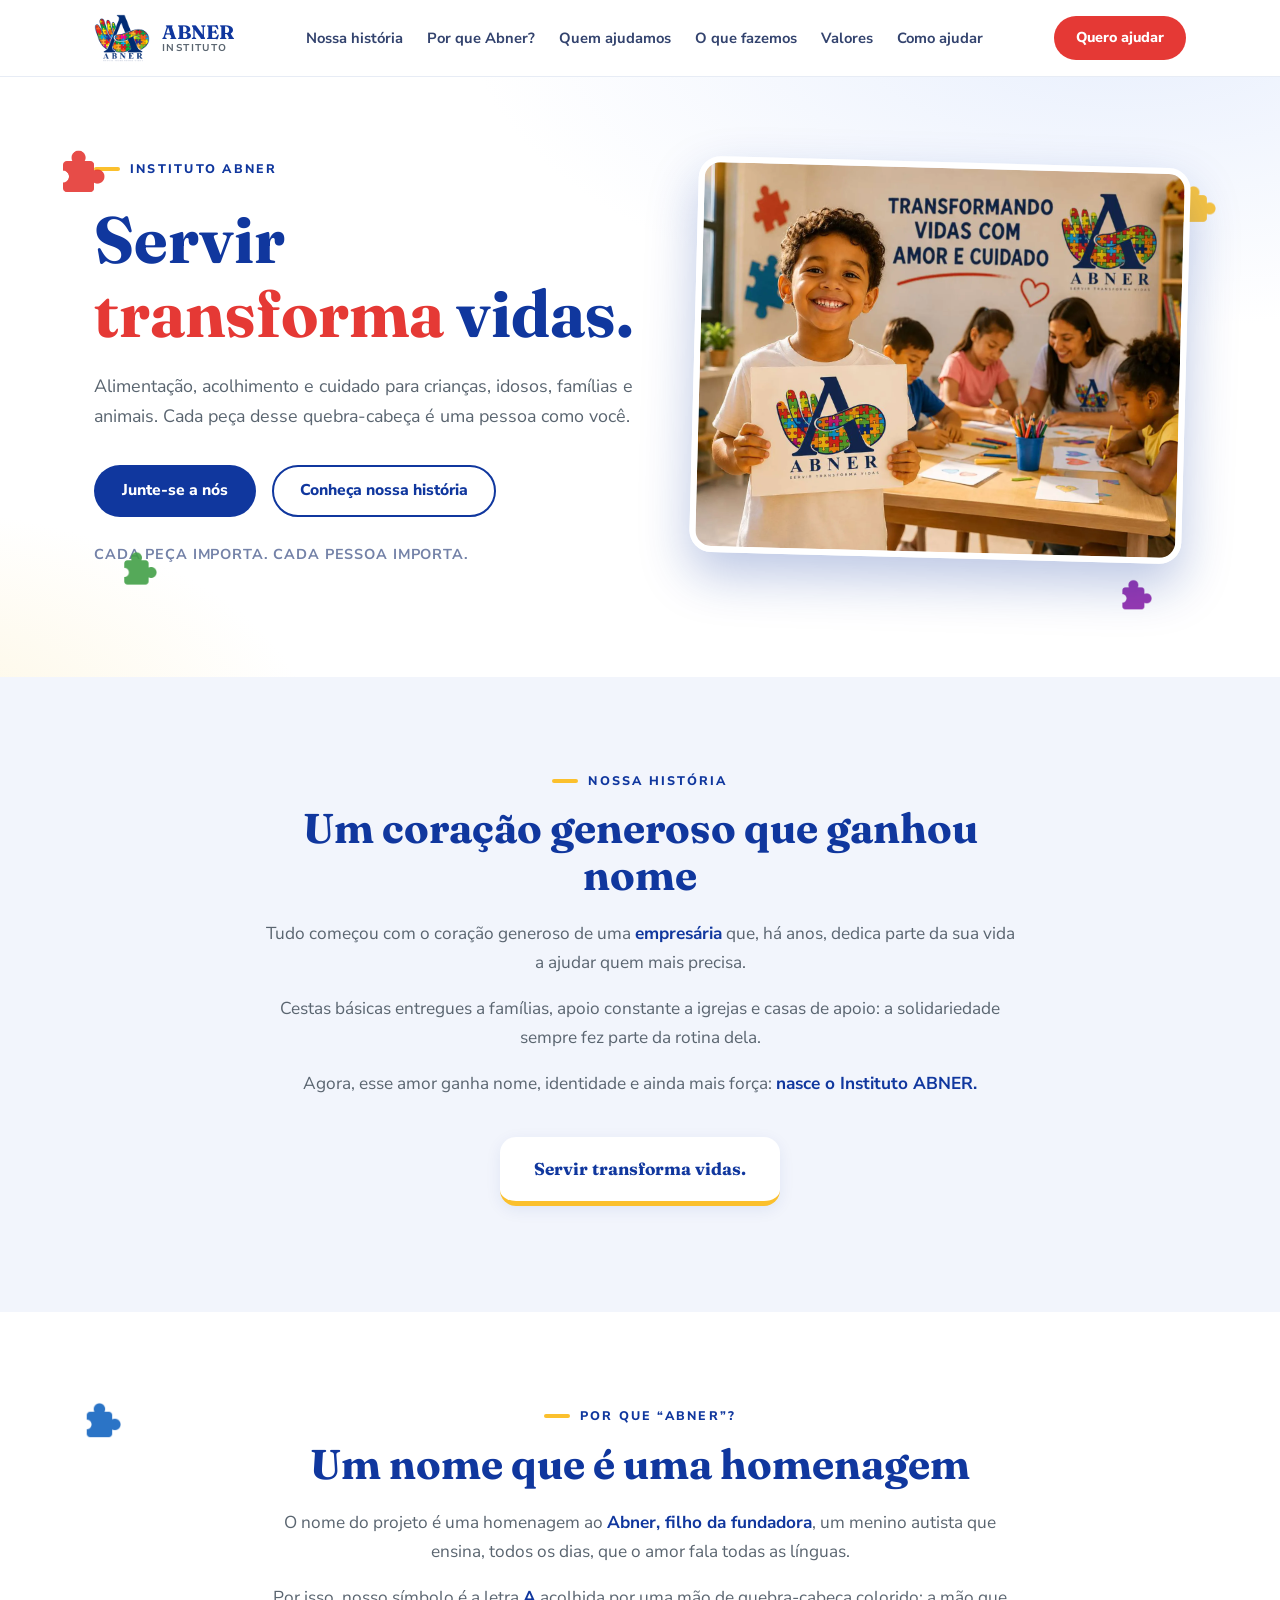
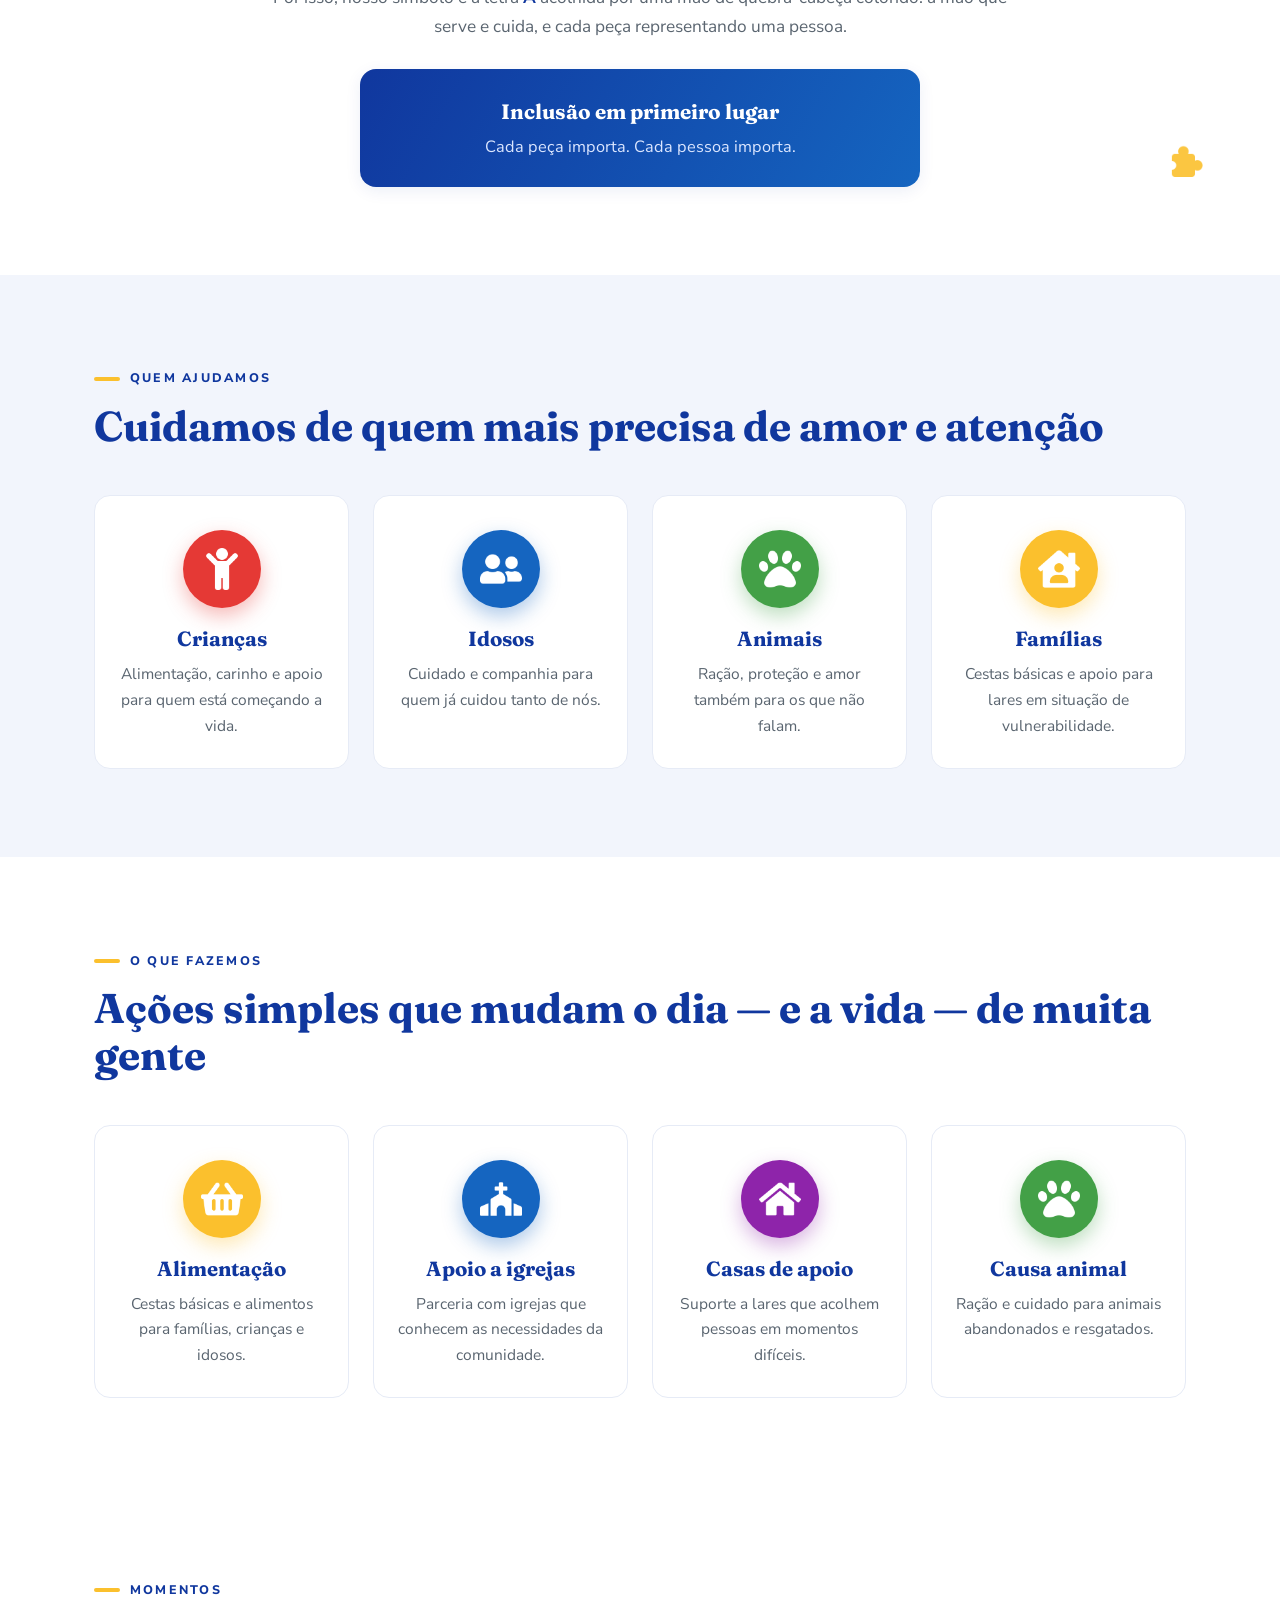
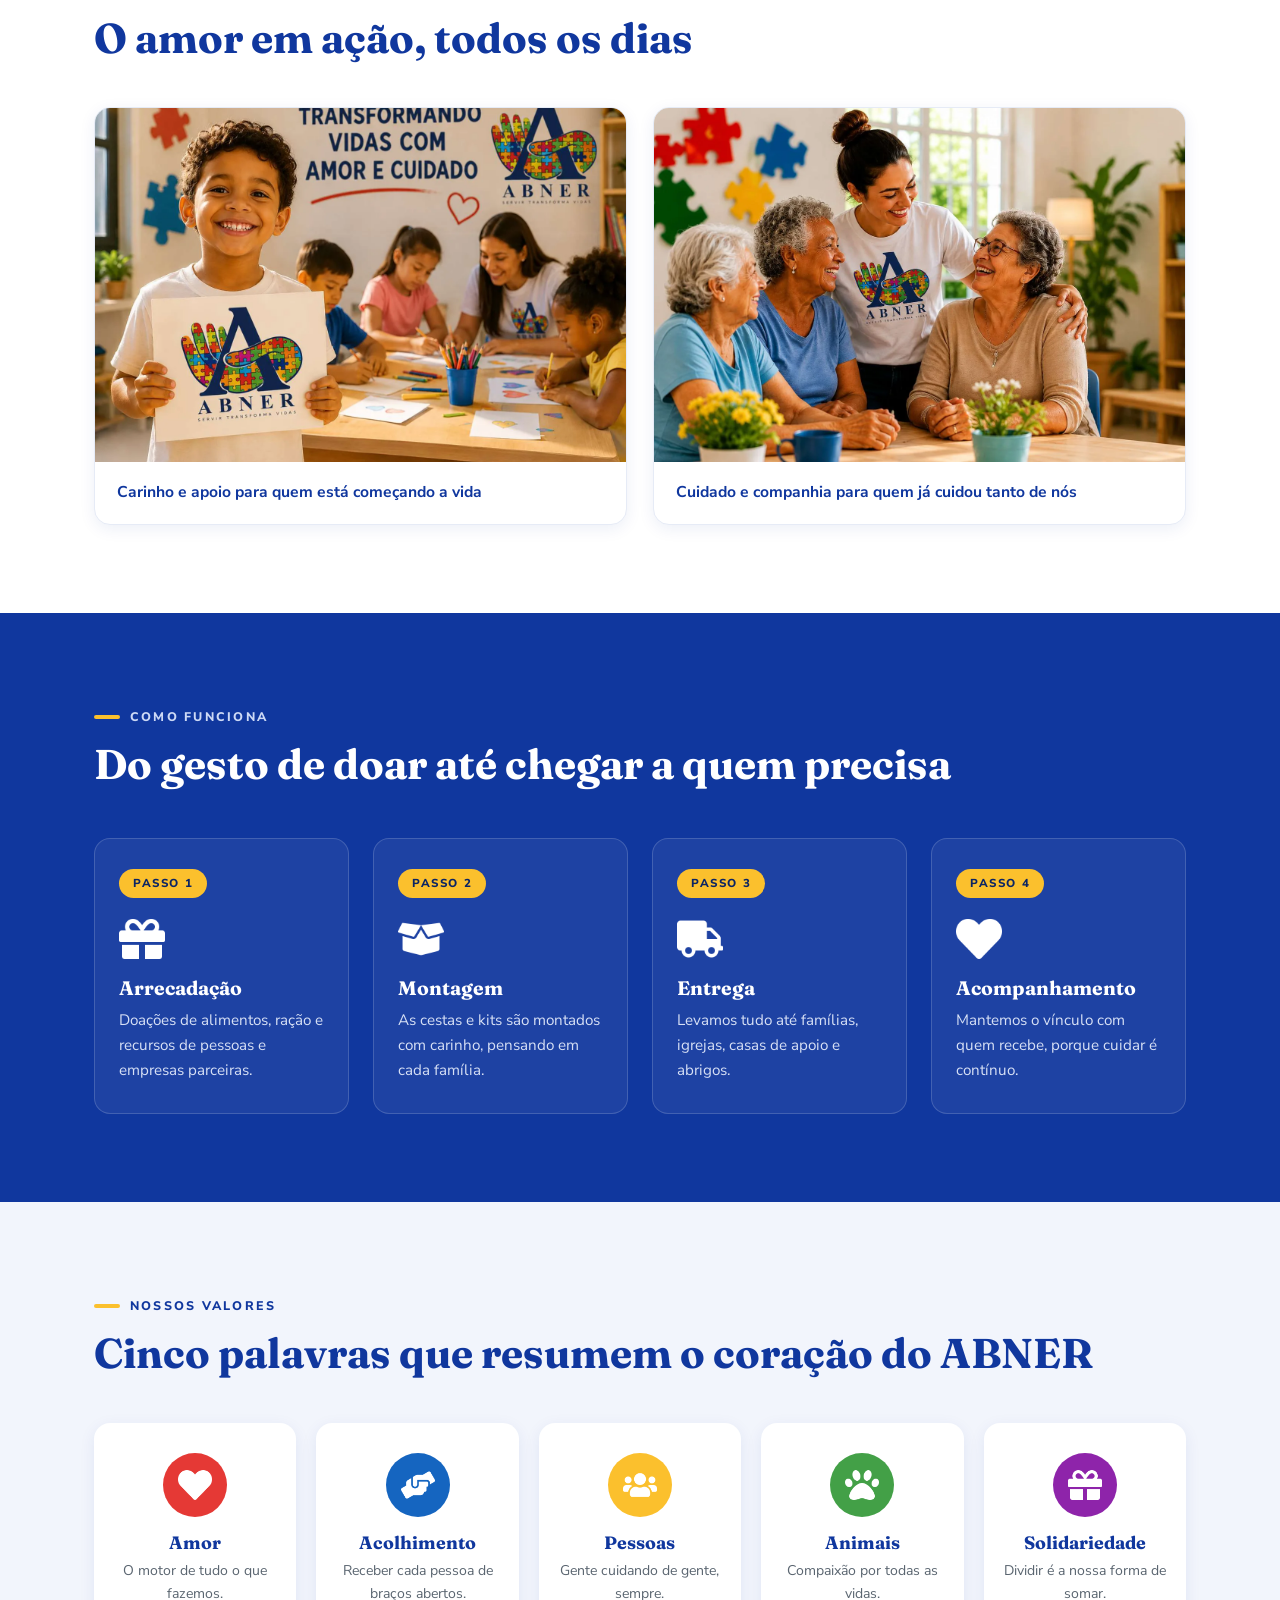
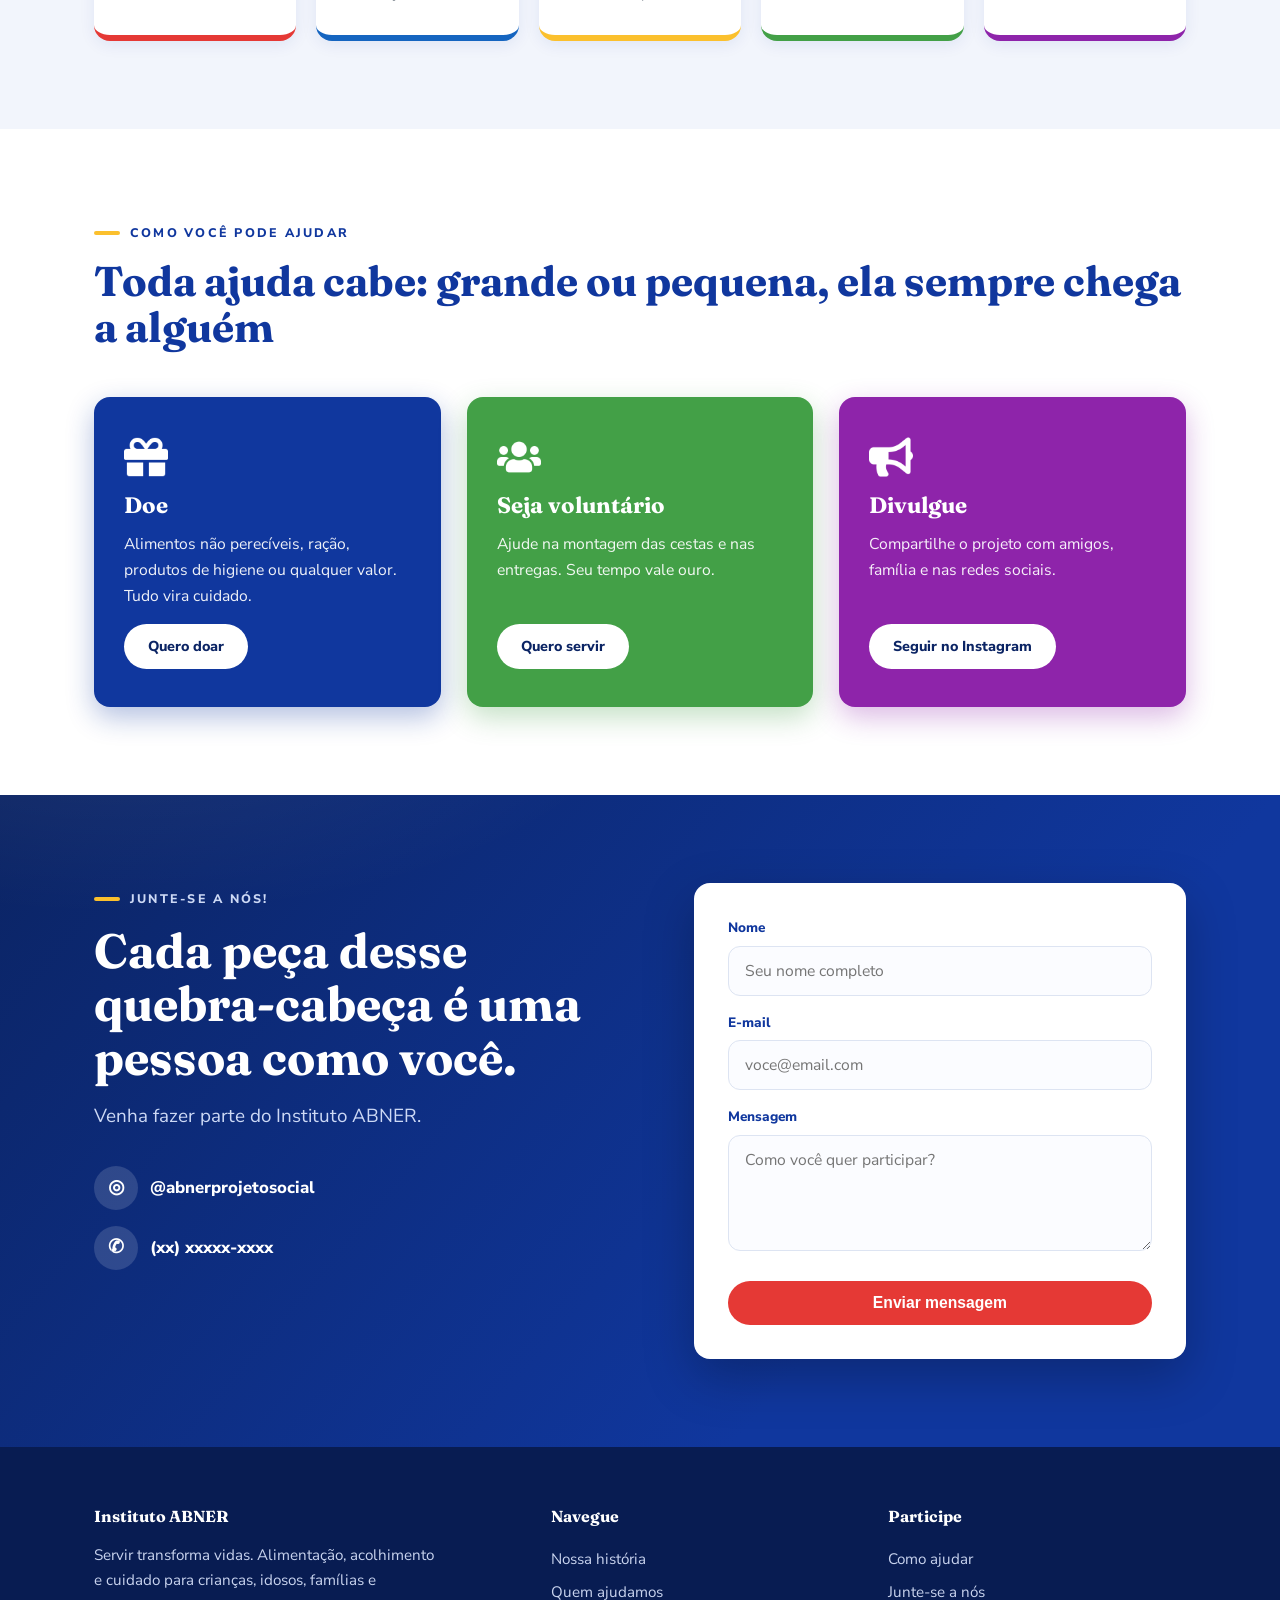
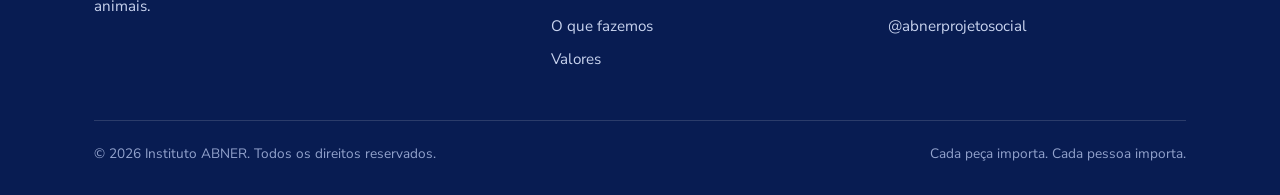
==== inicio.html @ 752f22d6 "Coloca o site em modo manutenção - Página de manutenção passa a ser a index.html, com a identidade  " ====
<!DOCTYPE html>
<html lang="pt-BR">
<head>
<meta charset="UTF-8">
<meta name="viewport" content="width=device-width, initial-scale=1.0">
<title>Instituto ABNER — Servir Transforma Vidas</title>
<meta name="description" content="O Instituto ABNER leva alimentação, acolhimento e cuidado a crianças, idosos, famílias e animais. Cada peça importa. Cada pessoa importa.">
<link rel="icon" type="image/webp" href="assets/logo-abner.webp">
<link rel="preconnect" href="https://fonts.googleapis.com">
<link rel="preconnect" href="https://fonts.gstatic.com" crossorigin>
<link href="https://fonts.googleapis.com/css2?family=Fraunces:opsz,wght@9..144,500;9..144,600;9..144,700&family=Nunito+Sans:opsz,wght@6..12,400;6..12,600;6..12,700;6..12,800&display=swap" rel="stylesheet">
<link rel="stylesheet" href="css/styles.css">
</head>
<body>

<header>
  <div class="wrap nav">
    <a class="brand" href="#inicio">
      <img src="assets/logo-abner.webp" alt="Logo do Instituto ABNER">
      <span>ABNER<small>Instituto</small></span>
    </a>
    <nav class="nav-links" id="navLinks" aria-label="Navegação principal">
      <a href="#historia">Nossa história</a>
      <a href="#porque">Por que Abner?</a>
      <a href="#quem">Quem ajudamos</a>
      <a href="#fazemos">O que fazemos</a>
      <a href="#valores">Valores</a>
      <a href="#ajudar">Como ajudar</a>
    </nav>
    <a class="btn btn-warm" href="#junte">Quero ajudar</a>
    <button class="menu-toggle" id="menuToggle" aria-label="Abrir menu" aria-expanded="false">☰</button>
  </div>
</header>

<main id="inicio">

<!-- HERO — slide 1 -->
<section class="hero">
  <img class="peca" src="assets/pecas/vermelha.webp" alt="" style="top:12%;left:4%">
  <img class="peca p2" src="assets/pecas/verde.webp" alt="" style="bottom:14%;left:9%;width:42px">
  <img class="peca p3" src="assets/pecas/amarela.webp" alt="" style="top:18%;right:5%;width:46px">
  <img class="peca p4" src="assets/pecas/roxa.webp" alt="" style="bottom:10%;right:10%;width:38px">
  <div class="wrap hero-grid">
    <div class="reveal">
      <span class="eyebrow">Instituto ABNER</span>
      <h1>Servir <span class="destaque">transforma</span> vidas.</h1>
      <p class="lead">
        Alimentação, acolhimento e cuidado para crianças, idosos, famílias e animais.
        Cada peça desse quebra-cabeça é uma pessoa como você.
      </p>
      <div class="hero-cta">
        <a class="btn btn-primary" href="#junte">Junte-se a nós</a>
        <a class="btn btn-ghost" href="#historia">Conheça nossa história</a>
      </div>
      <p class="hero-note">Cada peça importa. Cada pessoa importa.</p>
    </div>
    <div class="hero-figure reveal">
      <img class="hero-foto" src="assets/fotos/criancas.webp" alt="Menino sorrindo segura um cartaz com a logo do Instituto ABNER, enquanto outras crianças desenham com uma voluntária ao fundo">
    </div>
  </div>
</section>

<!-- NOSSA HISTÓRIA — slide 2 -->
<section class="historia" id="historia">
  <div class="wrap">
    <div class="historia-inner reveal">
      <span class="eyebrow">Nossa história</span>
      <h2>Um coração generoso que ganhou nome</h2>
      <p style="margin-top:22px">
        Tudo começou com o coração generoso de uma <strong>empresária</strong> que, há anos,
        dedica parte da sua vida a ajudar quem mais precisa.
      </p>
      <p>
        Cestas básicas entregues a famílias, apoio constante a igrejas e casas de apoio:
        a solidariedade sempre fez parte da rotina dela.
      </p>
      <p>
        Agora, esse amor ganha nome, identidade e ainda mais força:
        <strong>nasce o Instituto ABNER.</strong>
      </p>
      <p class="lema">Servir transforma vidas.</p>
    </div>
  </div>
</section>

<!-- POR QUE ABNER — slide 3 -->
<section id="porque">
  <img class="peca" src="assets/pecas/azul.webp" alt="" style="top:16%;left:6%;width:44px">
  <img class="peca p3" src="assets/pecas/amarela.webp" alt="" style="bottom:16%;right:6%;width:40px">
  <div class="wrap">
    <div class="porque-inner reveal">
      <span class="eyebrow">Por que “Abner”?</span>
      <h2>Um nome que é uma homenagem</h2>
      <p style="margin-top:22px">
        O nome do projeto é uma homenagem ao <strong>Abner, filho da fundadora</strong>,
        um menino autista que ensina, todos os dias, que o amor fala todas as línguas.
      </p>
      <p>
        Por isso, nosso símbolo é a letra <strong>A</strong> acolhida por uma mão de
        quebra-cabeça colorido: a mão que serve e cuida, e cada peça representando uma pessoa.
      </p>
      <div class="inclusao">
        <b>Inclusão em primeiro lugar</b>
        <span>Cada peça importa. Cada pessoa importa.</span>
      </div>
    </div>
  </div>
</section>

<!-- QUEM AJUDAMOS — slide 4 -->
<section class="quem" id="quem">
  <div class="wrap">
    <div class="reveal">
      <span class="eyebrow">Quem ajudamos</span>
      <h2>Cuidamos de quem mais precisa de amor e atenção</h2>
    </div>
    <div class="card-grid">
      <article class="card reveal" style="--c:var(--vermelho)">
        <div class="ico"><img src="assets/icones/crianca.webp" alt=""></div>
        <h3>Crianças</h3>
        <p>Alimentação, carinho e apoio para quem está começando a vida.</p>
      </article>
      <article class="card reveal" style="--c:var(--azul-claro)">
        <div class="ico"><img src="assets/icones/idosos.webp" alt=""></div>
        <h3>Idosos</h3>
        <p>Cuidado e companhia para quem já cuidou tanto de nós.</p>
      </article>
      <article class="card reveal" style="--c:var(--verde)">
        <div class="ico"><img src="assets/icones/pata.webp" alt=""></div>
        <h3>Animais</h3>
        <p>Ração, proteção e amor também para os que não falam.</p>
      </article>
      <article class="card reveal" style="--c:var(--amarelo)">
        <div class="ico"><img src="assets/icones/familia.webp" alt=""></div>
        <h3>Famílias</h3>
        <p>Cestas básicas e apoio para lares em situação de vulnerabilidade.</p>
      </article>
    </div>
  </div>
</section>

<!-- O QUE FAZEMOS — slide 5 -->
<section id="fazemos">
  <div class="wrap">
    <div class="reveal">
      <span class="eyebrow">O que fazemos</span>
      <h2>Ações simples que mudam o dia — e a vida — de muita gente</h2>
    </div>
    <div class="card-grid">
      <article class="card reveal" style="--c:var(--amarelo)">
        <div class="ico"><img src="assets/icones/cesta.webp" alt=""></div>
        <h3>Alimentação</h3>
        <p>Cestas básicas e alimentos para famílias, crianças e idosos.</p>
      </article>
      <article class="card reveal" style="--c:var(--azul-claro)">
        <div class="ico"><img src="assets/icones/igreja.webp" alt=""></div>
        <h3>Apoio a igrejas</h3>
        <p>Parceria com igrejas que conhecem as necessidades da comunidade.</p>
      </article>
      <article class="card reveal" style="--c:var(--roxo)">
        <div class="ico"><img src="assets/icones/casa.webp" alt=""></div>
        <h3>Casas de apoio</h3>
        <p>Suporte a lares que acolhem pessoas em momentos difíceis.</p>
      </article>
      <article class="card reveal" style="--c:var(--verde)">
        <div class="ico"><img src="assets/icones/pata.webp" alt=""></div>
        <h3>Causa animal</h3>
        <p>Ração e cuidado para animais abandonados e resgatados.</p>
      </article>
    </div>
  </div>
</section>

<!-- MOMENTOS — fotos do instituto -->
<section class="momentos" id="momentos">
  <div class="wrap">
    <div class="reveal">
      <span class="eyebrow">Momentos</span>
      <h2>O amor em ação, todos os dias</h2>
    </div>
    <div class="momentos-grid">
      <figure class="momento reveal">
        <img src="assets/fotos/criancas.webp" alt="Crianças desenhando em uma sala colorida; um menino sorridente segura um cartaz com a logo do Instituto ABNER">
        <figcaption>Carinho e apoio para quem está começando a vida</figcaption>
      </figure>
      <figure class="momento reveal">
        <img src="assets/fotos/idosos.webp" alt="Voluntária do Instituto ABNER abraça e conversa com três senhoras sorridentes ao redor de uma mesa com flores">
        <figcaption>Cuidado e companhia para quem já cuidou tanto de nós</figcaption>
      </figure>
    </div>
  </div>
</section>

<!-- COMO FUNCIONA — slide 6 -->
<section class="passos" id="funciona">
  <div class="wrap">
    <div class="reveal">
      <span class="eyebrow">Como funciona</span>
      <h2>Do gesto de doar até chegar a quem precisa</h2>
    </div>
    <div class="passo-grid">
      <article class="passo reveal">
        <span class="num">Passo 1</span>
        <img src="assets/icones/presente.webp" alt="">
        <h3>Arrecadação</h3>
        <p>Doações de alimentos, ração e recursos de pessoas e empresas parceiras.</p>
      </article>
      <article class="passo reveal">
        <span class="num">Passo 2</span>
        <img src="assets/icones/caixa.webp" alt="">
        <h3>Montagem</h3>
        <p>As cestas e kits são montados com carinho, pensando em cada família.</p>
      </article>
      <article class="passo reveal">
        <span class="num">Passo 3</span>
        <img src="assets/icones/caminhao.webp" alt="">
        <h3>Entrega</h3>
        <p>Levamos tudo até famílias, igrejas, casas de apoio e abrigos.</p>
      </article>
      <article class="passo reveal">
        <span class="num">Passo 4</span>
        <img src="assets/icones/coracao.webp" alt="">
        <h3>Acompanhamento</h3>
        <p>Mantemos o vínculo com quem recebe, porque cuidar é contínuo.</p>
      </article>
    </div>
  </div>
</section>

<!-- NOSSOS VALORES — slide 7 -->
<section class="valores" id="valores">
  <div class="wrap">
    <div class="reveal">
      <span class="eyebrow">Nossos valores</span>
      <h2>Cinco palavras que resumem o coração do ABNER</h2>
    </div>
    <div class="valor-grid">
      <article class="valor reveal" style="--c:var(--vermelho)">
        <div class="ico"><img src="assets/icones/coracao.webp" alt=""></div>
        <h3>Amor</h3>
        <p>O motor de tudo o que fazemos.</p>
      </article>
      <article class="valor reveal" style="--c:var(--azul-claro)">
        <div class="ico"><img src="assets/icones/maos.webp" alt=""></div>
        <h3>Acolhimento</h3>
        <p>Receber cada pessoa de braços abertos.</p>
      </article>
      <article class="valor reveal" style="--c:var(--amarelo)">
        <div class="ico"><img src="assets/icones/pessoas.webp" alt=""></div>
        <h3>Pessoas</h3>
        <p>Gente cuidando de gente, sempre.</p>
      </article>
      <article class="valor reveal" style="--c:var(--verde)">
        <div class="ico"><img src="assets/icones/pata.webp" alt=""></div>
        <h3>Animais</h3>
        <p>Compaixão por todas as vidas.</p>
      </article>
      <article class="valor reveal" style="--c:var(--roxo)">
        <div class="ico"><img src="assets/icones/presente.webp" alt=""></div>
        <h3>Solidariedade</h3>
        <p>Dividir é a nossa forma de somar.</p>
      </article>
    </div>
  </div>
</section>

<!-- COMO AJUDAR — slide 8 -->
<section id="ajudar">
  <div class="wrap">
    <div class="reveal">
      <span class="eyebrow">Como você pode ajudar</span>
      <h2>Toda ajuda cabe: grande ou pequena, ela sempre chega a alguém</h2>
    </div>
    <div class="help-grid">
      <article class="help reveal" style="--c:var(--azul)">
        <img src="assets/icones/presente.webp" alt="">
        <h3>Doe</h3>
        <p>Alimentos não perecíveis, ração, produtos de higiene ou qualquer valor. Tudo vira cuidado.</p>
        <a href="#junte">Quero doar</a>
      </article>
      <article class="help reveal" style="--c:var(--verde)">
        <img src="assets/icones/pessoas.webp" alt="">
        <h3>Seja voluntário</h3>
        <p>Ajude na montagem das cestas e nas entregas. Seu tempo vale ouro.</p>
        <a href="#junte">Quero servir</a>
      </article>
      <article class="help reveal" style="--c:var(--roxo)">
        <img src="assets/icones/megafone.webp" alt="">
        <h3>Divulgue</h3>
        <p>Compartilhe o projeto com amigos, família e nas redes sociais.</p>
        <a href="https://instagram.com/abnerprojetosocial" target="_blank" rel="noopener">Seguir no Instagram</a>
      </article>
    </div>
  </div>
</section>

<!-- JUNTE-SE A NÓS — slide 9 -->
<section class="junte" id="junte">
  <div class="wrap junte-grid">
    <div class="reveal">
      <span class="eyebrow">Junte-se a nós!</span>
      <h2>Cada peça desse quebra-cabeça é uma pessoa como você.</h2>
      <p class="lead" style="margin-top:16px">Venha fazer parte do Instituto ABNER.</p>
      <div class="junte-contatos">
        <a href="https://instagram.com/abnerprojetosocial" target="_blank" rel="noopener">
          <span class="badge">◎</span> @abnerprojetosocial
        </a>
        <span><span class="badge">✆</span> (xx) xxxxx-xxxx</span>
      </div>
    </div>
    <form class="reveal" id="contactForm">
      <label for="nome">Nome</label>
      <input id="nome" name="nome" type="text" placeholder="Seu nome completo" required>
      <label for="email">E-mail</label>
      <input id="email" name="email" type="email" placeholder="voce@email.com" required>
      <label for="msg">Mensagem</label>
      <textarea id="msg" name="msg" rows="4" placeholder="Como você quer participar?" required></textarea>
      <button class="btn btn-warm" type="submit">Enviar mensagem</button>
      <p class="form-ok" id="formOk">Mensagem enviada! Em breve entraremos em contato.</p>
    </form>
  </div>
</section>

</main>

<footer class="site">
  <div class="wrap">
    <div class="foot-grid">
      <div>
        <h4>Instituto ABNER</h4>
        <p style="max-width:340px;font-size:.95rem">
          Servir transforma vidas. Alimentação, acolhimento e cuidado para crianças,
          idosos, famílias e animais.
        </p>
      </div>
      <div>
        <h4>Navegue</h4>
        <a href="#historia">Nossa história</a>
        <a href="#quem">Quem ajudamos</a>
        <a href="#fazemos">O que fazemos</a>
        <a href="#valores">Valores</a>
      </div>
      <div>
        <h4>Participe</h4>
        <a href="#ajudar">Como ajudar</a>
        <a href="#junte">Junte-se a nós</a>
        <a href="https://instagram.com/abnerprojetosocial" target="_blank" rel="noopener">@abnerprojetosocial</a>
      </div>
    </div>
    <div class="foot-bottom">
      <span>© 2026 Instituto ABNER. Todos os direitos reservados.</span>
      <span>Cada peça importa. Cada pessoa importa.</span>
    </div>
  </div>
</footer>

<script src="js/main.js"></script>
</body>
</html>
---- css/styles.css ----
/* ============================================================
   Instituto ABNER — Servir Transforma Vidas
   Paleta e conteúdo baseados na apresentação oficial do projeto
   ============================================================ */

:root{
  /* Paleta da apresentação */
  --azul:#10379E;        /* títulos e cor principal */
  --azul-claro:#1565C0;
  --ink:#0B2464;
  --texto:#5A6570;
  --paper:#FFFFFF;
  --mist:#F2F5FC;
  --vermelho:#E53935;
  --amarelo:#FBC02D;
  --verde:#43A047;
  --roxo:#8E24AA;
  --radius:16px;
  --shadow:0 4px 16px rgba(16,55,158,.08);
}

*{margin:0;padding:0;box-sizing:border-box}
html{scroll-behavior:smooth}
body{
  font-family:'Nunito Sans',sans-serif;
  color:var(--texto);
  background:var(--paper);
  line-height:1.65;
  overflow-x:hidden;
}
h1,h2,h3{font-family:'Fraunces',serif;line-height:1.12;color:var(--azul)}
img{max-width:100%;display:block}
a{color:inherit;text-decoration:none}
.wrap{max-width:1140px;margin:0 auto;padding:0 24px}
section{padding:88px 0;position:relative}
.eyebrow{
  display:inline-flex;align-items:center;gap:10px;
  font-weight:800;font-size:.78rem;letter-spacing:.18em;text-transform:uppercase;
  color:var(--azul);margin-bottom:14px;
}
.eyebrow::before{content:"";width:26px;height:4px;border-radius:2px;background:var(--amarelo)}
.lead{font-size:1.12rem;max-width:660px;color:var(--texto)}
h2{font-size:clamp(1.9rem,3.6vw,2.6rem)}

/* peça de quebra-cabeça decorativa */
.peca{position:absolute;width:54px;opacity:.9;pointer-events:none;animation:flutua 7s ease-in-out infinite}
.peca.p2{animation-delay:1.4s}
.peca.p3{animation-delay:2.8s}
.peca.p4{animation-delay:4.2s}
@keyframes flutua{
  0%,100%{transform:translateY(0) rotate(-6deg)}
  50%{transform:translateY(-14px) rotate(6deg)}
}

/* ===== NAV ===== */
header{
  position:sticky;top:0;z-index:50;
  background:rgba(255,255,255,.93);backdrop-filter:blur(10px);
  border-bottom:1px solid #e7ecf5;
}
.nav{display:flex;align-items:center;justify-content:space-between;height:76px;gap:14px}
.brand{display:flex;align-items:center;gap:12px;font-family:'Fraunces',serif;font-weight:700;font-size:1.22rem;color:var(--azul);line-height:1.1}
.brand img{height:48px;width:auto}
.brand small{display:block;font-family:'Nunito Sans',sans-serif;font-weight:700;font-size:.62rem;letter-spacing:.14em;text-transform:uppercase;color:var(--texto)}
.nav-links{display:flex;gap:24px;font-weight:700;font-size:.92rem}
.nav-links a{position:relative;padding:6px 0;color:#33436e;white-space:nowrap}
.nav-links a::after{content:"";position:absolute;left:0;bottom:0;height:3px;width:0;border-radius:2px;
  background:var(--amarelo);transition:width .25s}
.nav-links a:hover::after,.nav-links a:focus-visible::after{width:100%}
.btn{
  display:inline-block;padding:13px 28px;border-radius:999px;font-weight:800;font-size:.98rem;
  transition:transform .18s,box-shadow .18s;border:none;cursor:pointer;
}
.btn:focus-visible{outline:3px solid var(--azul-claro);outline-offset:3px}
.btn-primary{background:var(--azul);color:#fff}
.btn-primary:hover{background:#0c2a7a}
.btn-warm{background:var(--vermelho);color:#fff}
.btn-warm:hover{background:#c62828}
.btn-ghost{border:2px solid var(--azul);color:var(--azul);padding:11px 26px;background:transparent}
.btn-ghost:hover{background:var(--azul);color:#fff}
.nav .btn{padding:10px 22px;font-size:.9rem}
.menu-toggle{display:none;background:none;border:none;font-size:1.7rem;color:var(--azul);cursor:pointer}

/* ===== HERO (slide 1) ===== */
.hero{position:relative;padding:76px 0 110px;background:
  radial-gradient(1100px 520px at 88% -10%,#e8effd 0%,transparent 60%),
  radial-gradient(800px 420px at -10% 110%,#fdf6e0 0%,transparent 55%),#fff}
.hero-grid{display:grid;grid-template-columns:1.05fr .95fr;gap:56px;align-items:center}
.hero h1{font-size:clamp(2.5rem,5.4vw,4.1rem);font-weight:700;margin:10px 0 22px}
.hero h1 .destaque{color:var(--vermelho)}
.hero-cta{display:flex;gap:16px;margin-top:34px;flex-wrap:wrap}
.hero-note{margin-top:26px;font-size:.9rem;color:#7482a8;font-weight:700;letter-spacing:.06em;text-transform:uppercase}
.hero-figure{display:flex;justify-content:center;position:relative}
.hero-figure img{width:min(430px,88%);filter:drop-shadow(0 18px 40px rgba(16,55,158,.22))}
.hero-figure .hero-foto{
  width:min(520px,100%);border-radius:22px;filter:none;
  box-shadow:0 22px 50px rgba(16,55,158,.28);
  border:6px solid #fff;transform:rotate(1.5deg);
}

/* ===== MOMENTOS (fotos) ===== */
.momentos-grid{display:grid;grid-template-columns:1fr 1fr;gap:26px;margin-top:46px}
.momento{margin:0;background:#fff;border-radius:var(--radius);overflow:hidden;
  box-shadow:var(--shadow);border:1.5px solid #e6ebf6}
.momento img{width:100%;aspect-ratio:3/2;object-fit:cover}
.momento figcaption{padding:18px 22px;font-weight:700;color:var(--azul);font-size:.98rem}

/* ===== NOSSA HISTÓRIA (slide 2) ===== */
.historia{background:var(--mist)}
.historia-inner{max-width:760px;margin:0 auto;text-align:center}
.historia p{margin-bottom:18px;font-size:1.08rem}
.historia p strong{color:var(--azul)}
.lema{
  font-family:'Fraunces',serif;font-size:1.6rem;font-weight:700;color:var(--azul);
  display:inline-block;margin-top:20px;padding:18px 34px;background:#fff;
  border-radius:var(--radius);box-shadow:var(--shadow);border-bottom:5px solid var(--amarelo);
}

/* ===== POR QUE ABNER (slide 3) ===== */
.porque-inner{max-width:760px;margin:0 auto;text-align:center}
.porque-inner p{margin-bottom:18px;font-size:1.08rem}
.porque-inner p strong{color:var(--azul)}
.inclusao{
  margin:28px auto 0;max-width:560px;border-radius:var(--radius);padding:26px 30px;color:#fff;
  background:linear-gradient(120deg,var(--azul) 0%,var(--azul-claro) 100%);
  box-shadow:var(--shadow);
}
.inclusao b{display:block;font-family:'Fraunces',serif;font-size:1.3rem;margin-bottom:4px}
.inclusao span{color:#dbe6ff;font-size:1.02rem}

/* ===== CARDS COM ÍCONES (slides 4 e 5) ===== */
.quem{background:var(--mist)}
.card-grid{display:grid;grid-template-columns:repeat(4,1fr);gap:24px;margin-top:46px}
.card{
  background:#fff;border-radius:var(--radius);padding:34px 24px 30px;text-align:center;
  border:1.5px solid #e6ebf6;transition:transform .2s,box-shadow .2s;
}
.card:hover{transform:translateY(-6px);box-shadow:var(--shadow)}
.card .ico{
  width:78px;height:78px;border-radius:50%;margin:0 auto 20px;background:var(--c);
  display:flex;align-items:center;justify-content:center;
  box-shadow:0 8px 20px color-mix(in srgb,var(--c) 35%,transparent);
}
.card .ico img{width:42px;height:42px}
.card h3{font-size:1.28rem;margin-bottom:10px}
.card p{font-size:.97rem}

/* ===== COMO FUNCIONA (slide 6) ===== */
.passos{background:var(--azul);color:#fff}
.passos .eyebrow{color:#cdd9f5}
.passos h2{color:#fff}
.passos .lead{color:#c9d6f5}
.passo-grid{display:grid;grid-template-columns:repeat(4,1fr);gap:24px;margin-top:50px}
.passo{
  background:rgba(255,255,255,.06);border:1px solid rgba(255,255,255,.16);
  border-radius:var(--radius);padding:30px 24px;
}
.passo .num{
  display:inline-block;font-size:.72rem;font-weight:800;letter-spacing:.14em;text-transform:uppercase;
  color:var(--ink);background:var(--amarelo);padding:5px 14px;border-radius:999px;margin-bottom:18px;
}
.passo img{width:46px;height:46px;margin-bottom:16px}
.passo h3{color:#fff;font-size:1.22rem;margin-bottom:8px}
.passo p{color:#d7e0f5;font-size:.95rem}

/* ===== VALORES (slide 7) ===== */
.valores{background:var(--mist)}
.valor-grid{display:grid;grid-template-columns:repeat(5,1fr);gap:20px;margin-top:46px}
.valor{
  background:#fff;border-radius:var(--radius);padding:30px 18px;text-align:center;
  box-shadow:var(--shadow);border-bottom:6px solid var(--c);
}
.valor .ico{
  width:64px;height:64px;border-radius:50%;margin:0 auto 16px;background:var(--c);
  display:flex;align-items:center;justify-content:center;
}
.valor .ico img{width:34px;height:34px}
.valor h3{font-size:1.12rem;margin-bottom:6px}
.valor p{font-size:.88rem}

/* ===== COMO AJUDAR (slide 8) ===== */
.help-grid{display:grid;grid-template-columns:repeat(3,1fr);gap:26px;margin-top:46px}
.help{
  border-radius:var(--radius);padding:38px 30px;color:#fff;background:var(--c);
  display:flex;flex-direction:column;gap:14px;
  box-shadow:0 10px 28px color-mix(in srgb,var(--c) 32%,transparent);
}
.help img{width:44px;height:44px}
.help h3{color:#fff;font-size:1.4rem}
.help p{color:rgba(255,255,255,.93);font-size:.98rem;flex:1}
.help a{align-self:flex-start;background:#fff;color:var(--ink);padding:11px 24px;border-radius:999px;font-weight:800;font-size:.9rem}

/* ===== JUNTE-SE A NÓS (slide 9) ===== */
.junte{background:
  radial-gradient(900px 420px at 10% -20%,rgba(255,255,255,.08) 0%,transparent 60%),
  linear-gradient(130deg,var(--ink) 0%,var(--azul) 70%);color:#fff;overflow:hidden}
.junte .eyebrow{color:#cdd9f5}
.junte h2{color:#fff;font-size:clamp(2.1rem,4.2vw,3rem)}
.junte .lead{color:#cdd9f5;font-size:1.18rem}
.junte-grid{display:grid;grid-template-columns:1.05fr .95fr;gap:56px;align-items:start}
.junte-contatos{display:flex;flex-direction:column;gap:16px;margin-top:34px}
.junte-contatos a,.junte-contatos span{
  display:inline-flex;align-items:center;gap:12px;font-weight:800;font-size:1.05rem;color:#fff;
}
.junte-contatos .badge{
  width:44px;height:44px;border-radius:50%;background:rgba(255,255,255,.14);
  display:inline-flex;align-items:center;justify-content:center;font-size:1.2rem;flex-shrink:0;
}
.junte-contatos a:hover{color:var(--amarelo)}
form{background:#fff;border-radius:var(--radius);padding:34px;box-shadow:0 18px 50px rgba(0,0,0,.25)}
form label{font-weight:800;font-size:.85rem;color:var(--azul);display:block;margin:16px 0 6px}
form label:first-child{margin-top:0}
form input,form textarea{
  width:100%;padding:13px 16px;border:1.5px solid #dde4f2;border-radius:12px;
  font-family:inherit;font-size:.98rem;color:#1d2b52;background:#fbfcff;
}
form input:focus,form textarea:focus{outline:none;border-color:var(--azul-claro);box-shadow:0 0 0 3px rgba(21,101,192,.18)}
form button{margin-top:22px;width:100%}
.form-ok{display:none;margin-top:16px;background:#e8f8ec;border:1.5px solid var(--verde);color:#1e7a33;padding:12px 16px;border-radius:12px;font-weight:700;font-size:.93rem}

/* ===== FOOTER ===== */
footer.site{background:#081c52;color:#c8d3ee;padding:56px 0 30px}
.foot-grid{display:grid;grid-template-columns:1.4fr 1fr 1fr;gap:40px}
footer.site h4{color:#fff;font-family:'Fraunces',serif;margin-bottom:14px}
footer.site a{display:block;padding:4px 0;color:#c8d3ee;font-size:.95rem}
footer.site a:hover{color:var(--amarelo)}
.foot-bottom{margin-top:44px;padding-top:22px;border-top:1px solid rgba(255,255,255,.14);
  display:flex;justify-content:space-between;gap:14px;flex-wrap:wrap;font-size:.85rem;color:#93a3cd}

/* reveal on scroll */
.reveal{opacity:0;transform:translateY(26px);transition:opacity .7s ease,transform .7s ease}
.reveal.in{opacity:1;transform:none}
@media (prefers-reduced-motion:reduce){
  .reveal{opacity:1;transform:none;transition:none}
  .peca{animation:none}
  html{scroll-behavior:auto}
}

/* ===== RESPONSIVO ===== */
@media (max-width:980px){
  .hero-grid,.junte-grid{grid-template-columns:1fr}
  .hero-grid{text-align:center}
  .hero .lead{margin:0 auto}
  .hero-cta{justify-content:center}
  .hero-figure{order:-1}
  .hero-figure img{width:min(300px,70%)}
  .card-grid,.passo-grid{grid-template-columns:1fr 1fr}
  .momentos-grid{grid-template-columns:1fr}
  .valor-grid{grid-template-columns:repeat(3,1fr)}
  .help-grid{grid-template-columns:1fr 1fr}
  .foot-grid{grid-template-columns:1fr}
  .peca{display:none}
}
@media (max-width:640px){
  section{padding:64px 0}
  .card-grid,.passo-grid,.help-grid{grid-template-columns:1fr}
  .valor-grid{grid-template-columns:1fr 1fr}
  .nav-links{
    display:none;position:absolute;top:76px;left:0;right:0;background:#fff;
    flex-direction:column;gap:0;padding:12px 24px 20px;border-bottom:1px solid #e7ecf5;box-shadow:var(--shadow);
  }
  .nav-links.open{display:flex}
  .nav-links a{padding:12px 0;border-bottom:1px solid #f0f3fa}
  .menu-toggle{display:block}
  .nav .btn{display:none}
}
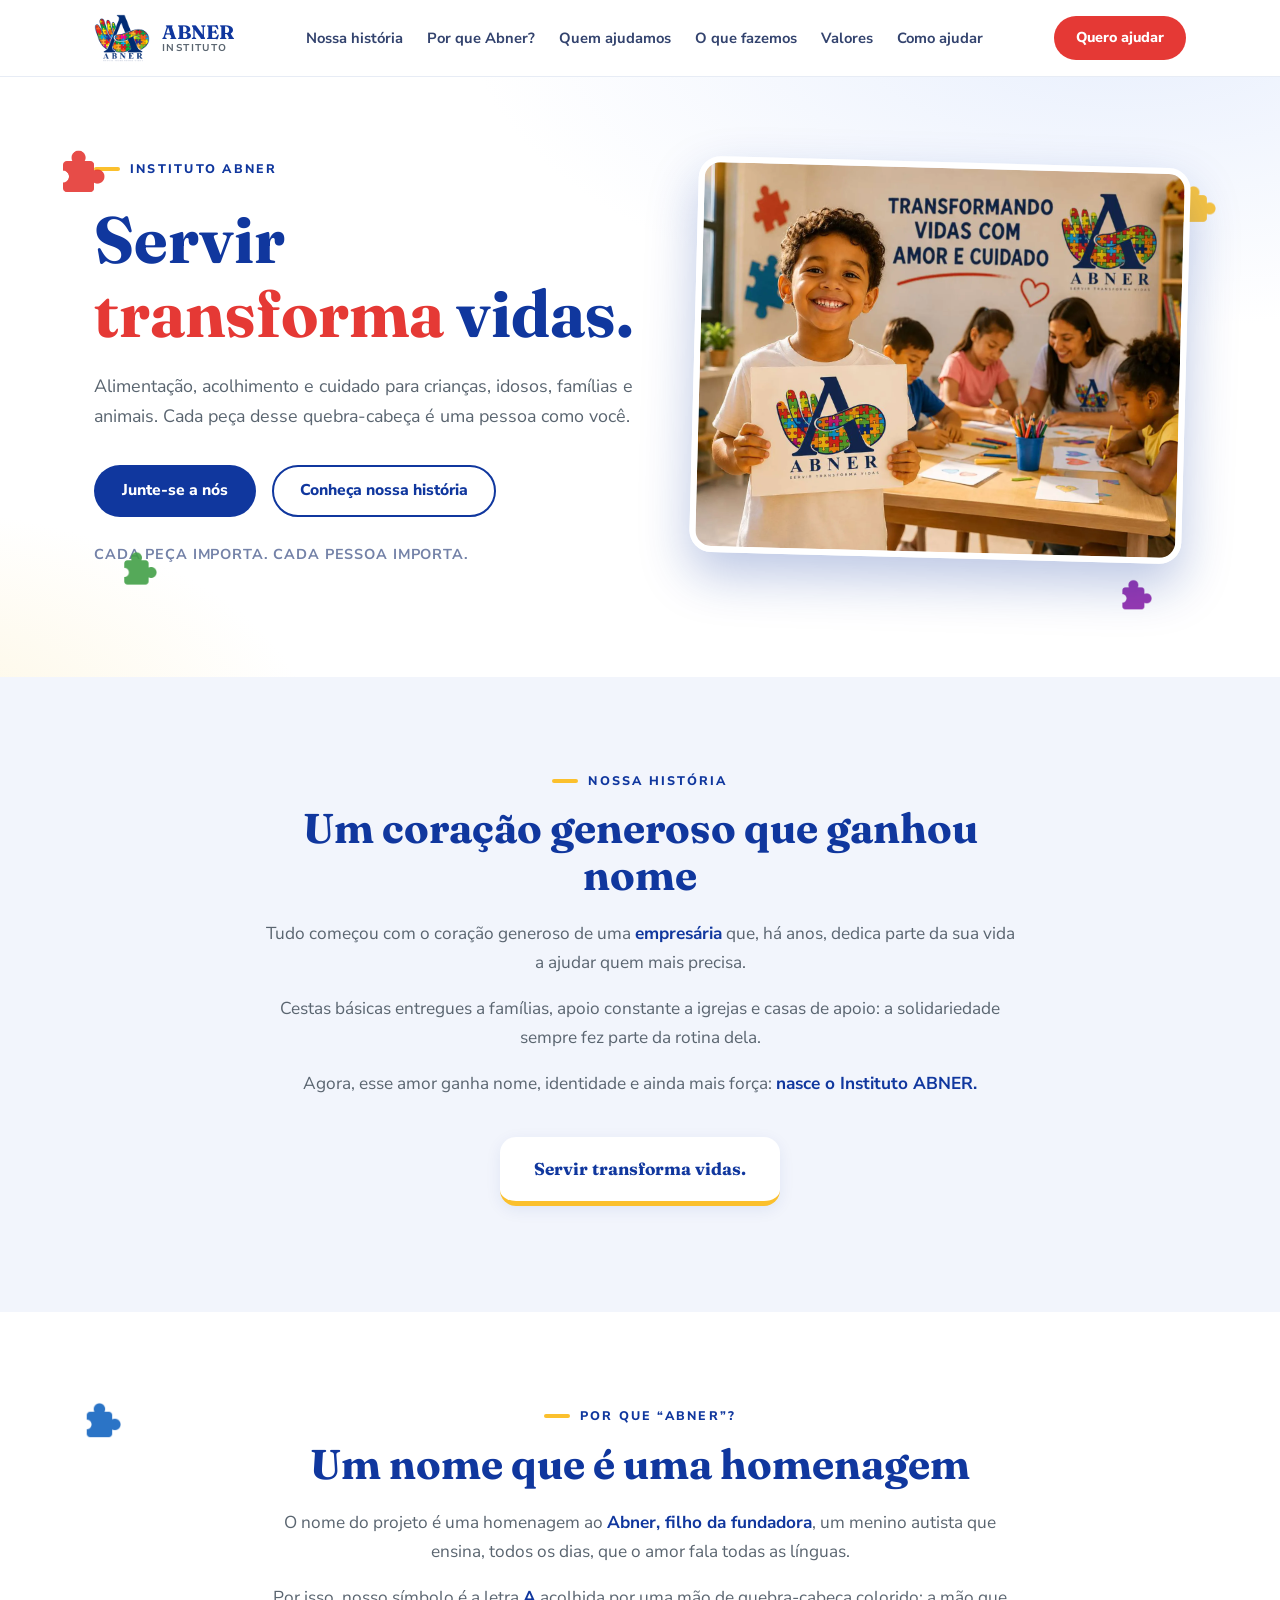
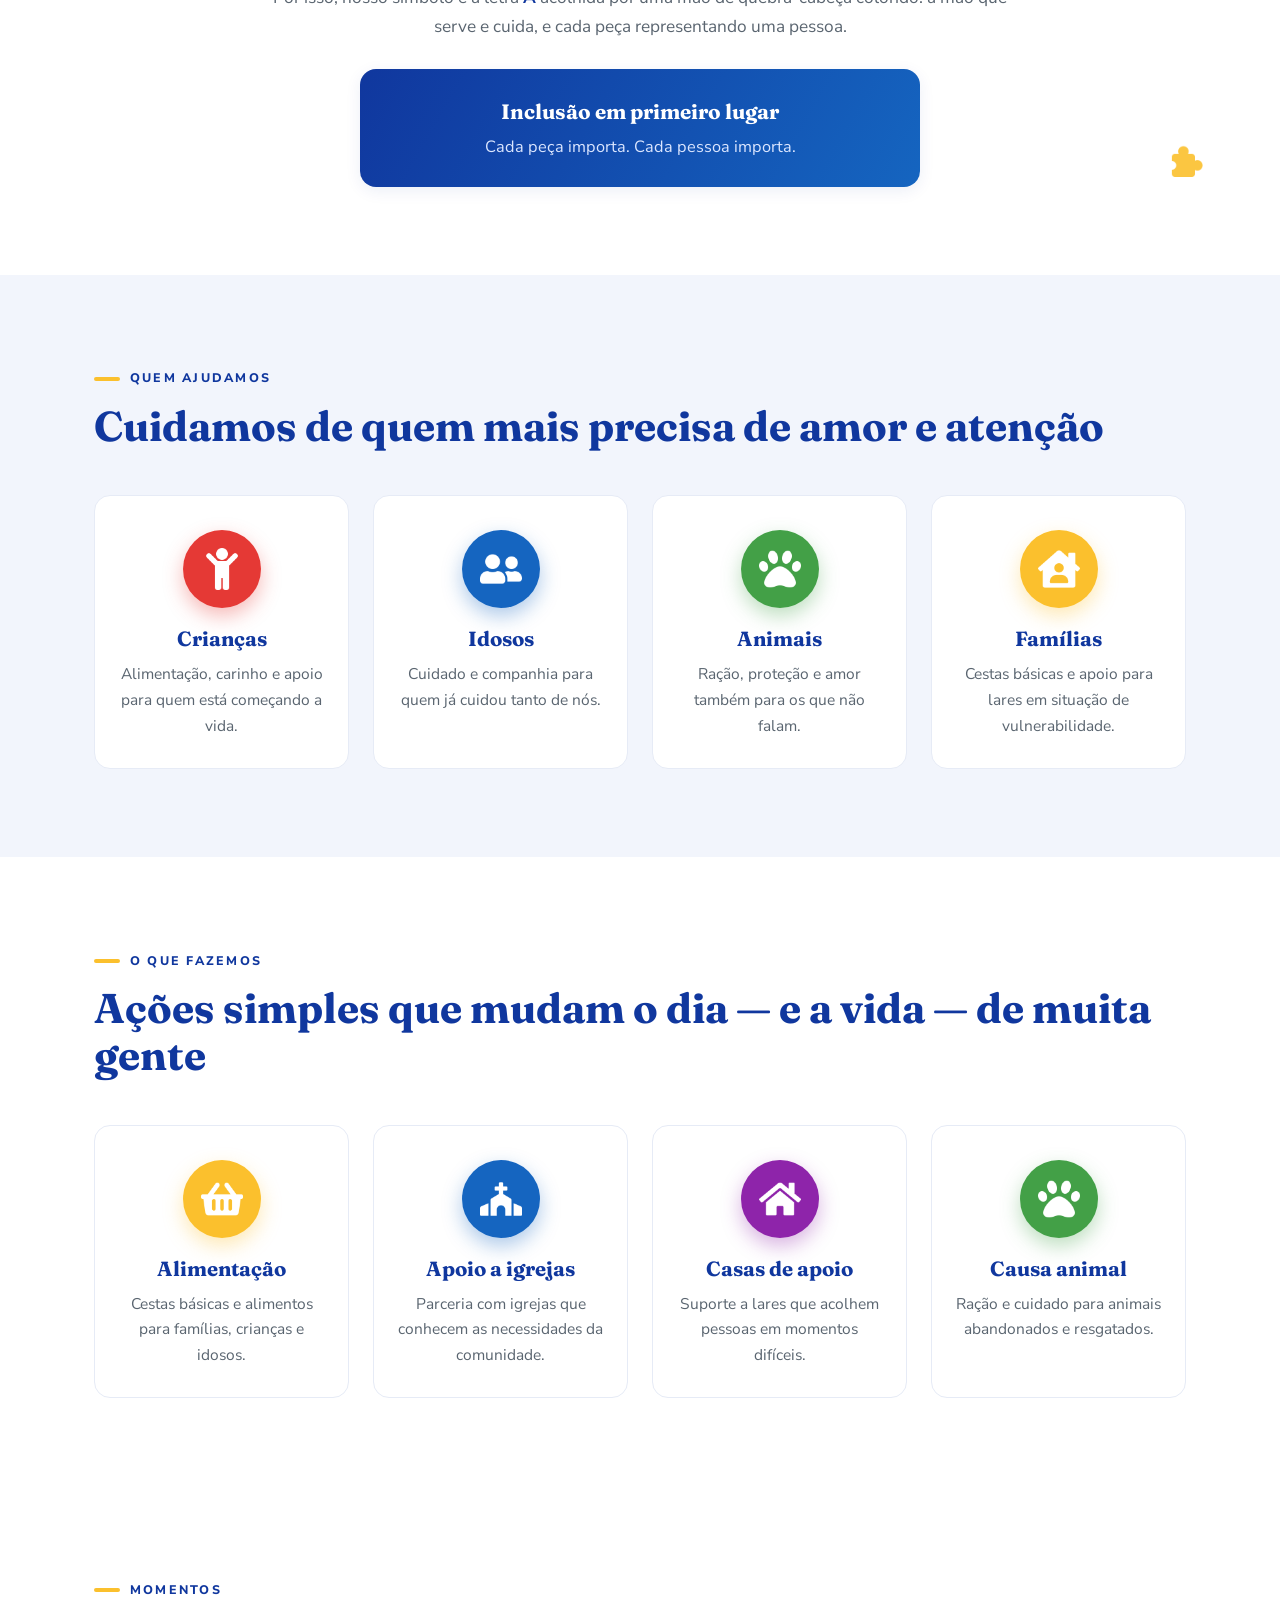
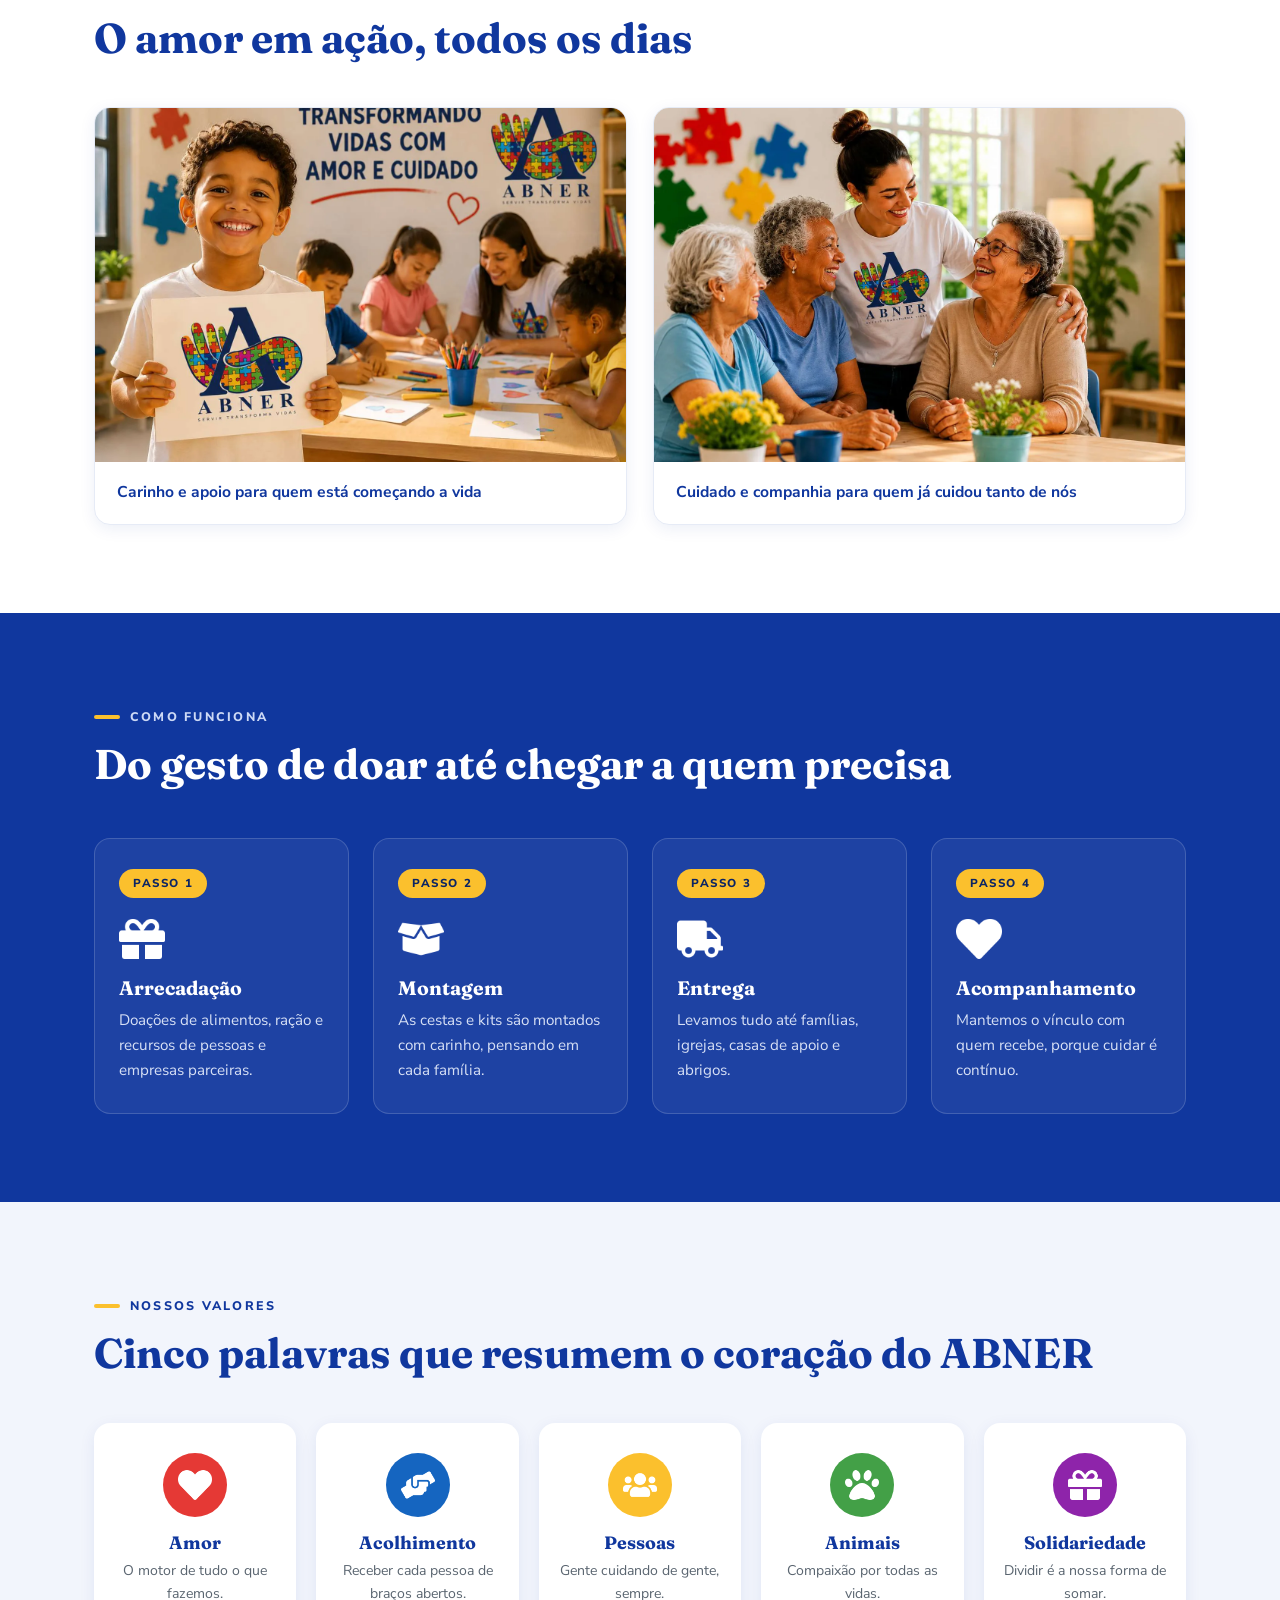
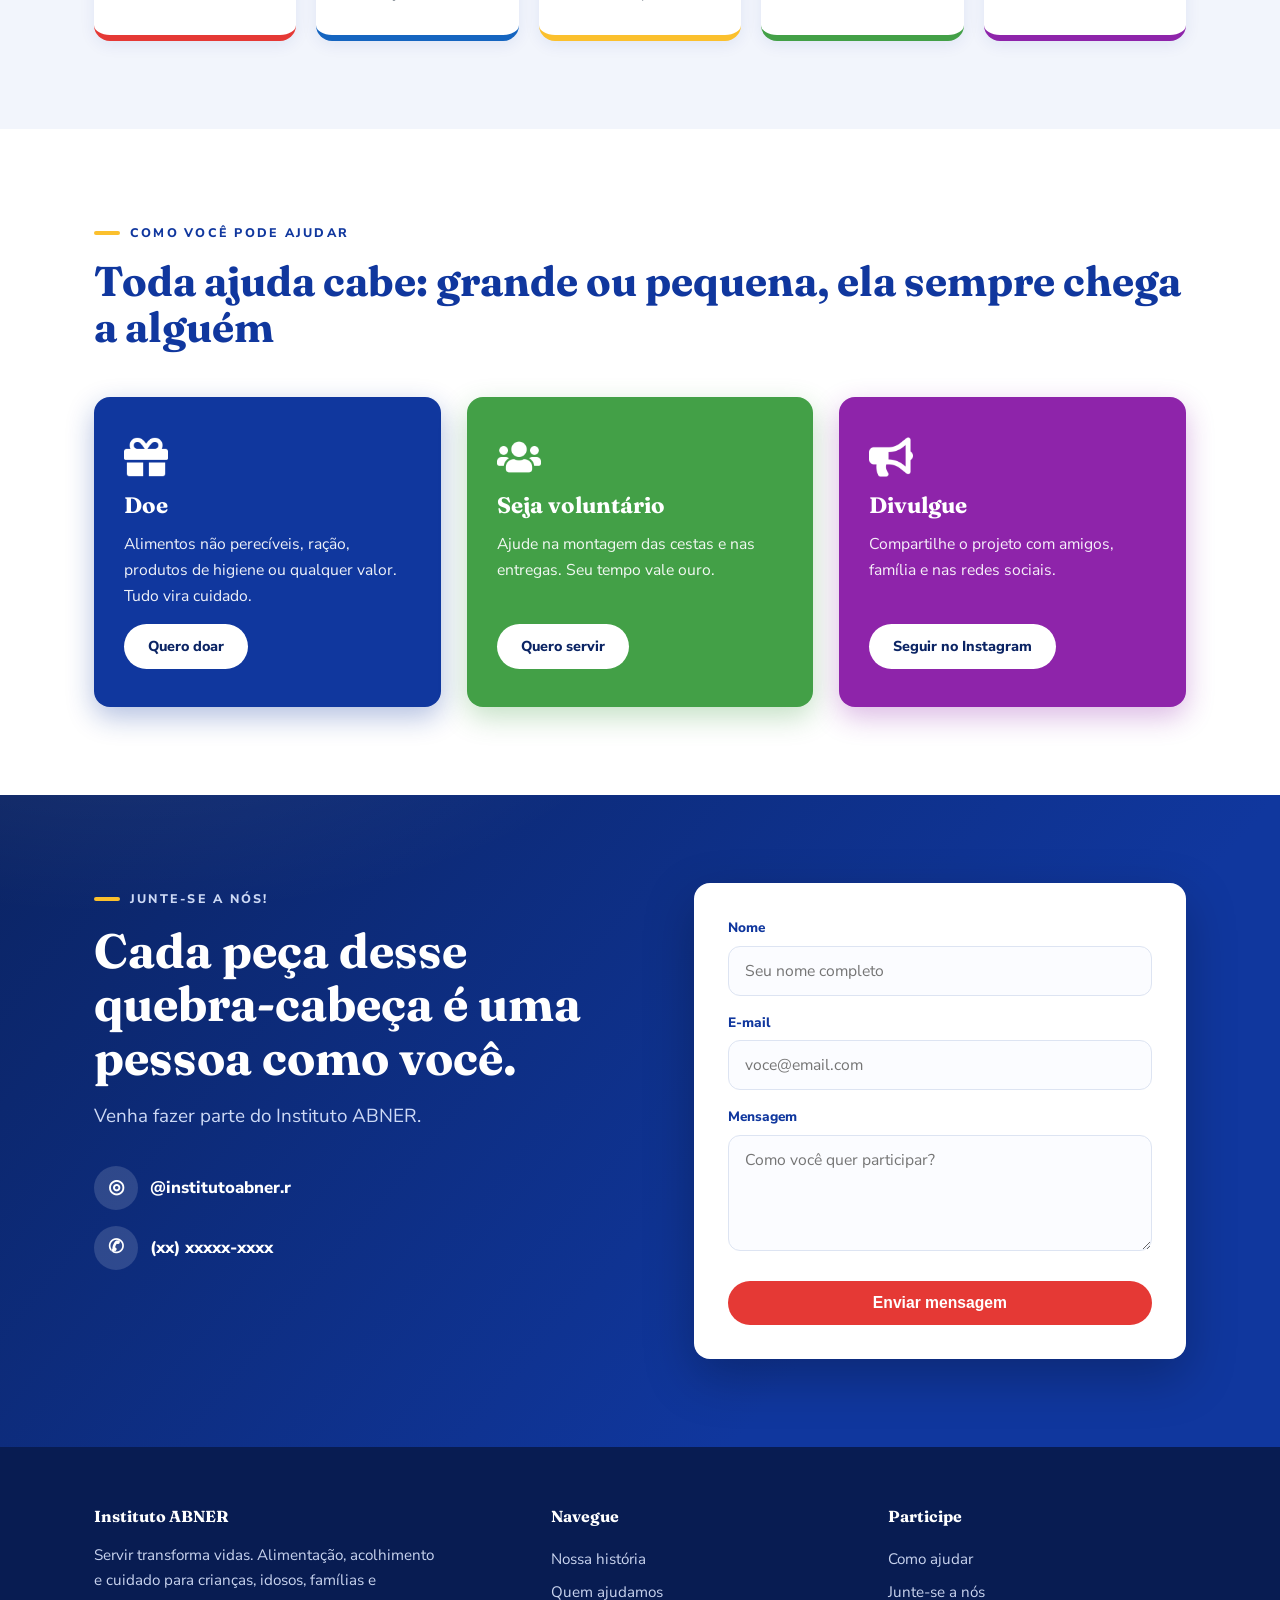
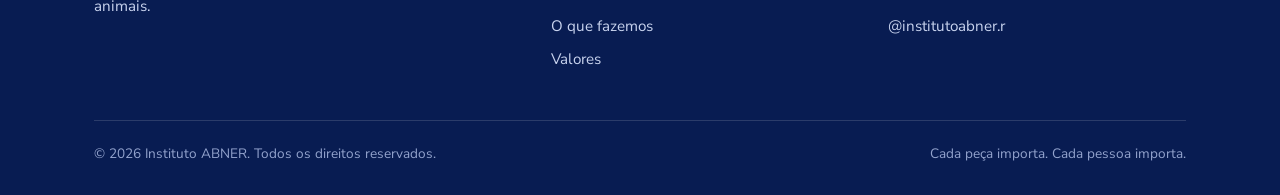
==== commit 02ca6b23: "Atualiza o Instagram para @institutoabner.r Co-Authored-By: Claude Fable 5 <noreply@anthropic.com> C" ====
--- a/inicio.html
+++ b/inicio.html
@@ -288,7 +288,7 @@
         <img src="assets/icones/megafone.webp" alt="">
         <h3>Divulgue</h3>
         <p>Compartilhe o projeto com amigos, família e nas redes sociais.</p>
-        <a href="https://instagram.com/abnerprojetosocial" target="_blank" rel="noopener">Seguir no Instagram</a>
+        <a href="https://instagram.com/institutoabner.r" target="_blank" rel="noopener">Seguir no Instagram</a>
       </article>
     </div>
   </div>
@@ -302,8 +302,8 @@
       <h2>Cada peça desse quebra-cabeça é uma pessoa como você.</h2>
       <p class="lead" style="margin-top:16px">Venha fazer parte do Instituto ABNER.</p>
       <div class="junte-contatos">
-        <a href="https://instagram.com/abnerprojetosocial" target="_blank" rel="noopener">
-          <span class="badge">◎</span> @abnerprojetosocial
+        <a href="https://instagram.com/institutoabner.r" target="_blank" rel="noopener">
+          <span class="badge">◎</span> @institutoabner.r
         </a>
         <span><span class="badge">✆</span> (xx) xxxxx-xxxx</span>
       </div>
@@ -344,7 +344,7 @@
         <h4>Participe</h4>
         <a href="#ajudar">Como ajudar</a>
         <a href="#junte">Junte-se a nós</a>
-        <a href="https://instagram.com/abnerprojetosocial" target="_blank" rel="noopener">@abnerprojetosocial</a>
+        <a href="https://instagram.com/institutoabner.r" target="_blank" rel="noopener">@institutoabner.r</a>
       </div>
     </div>
     <div class="foot-bottom">
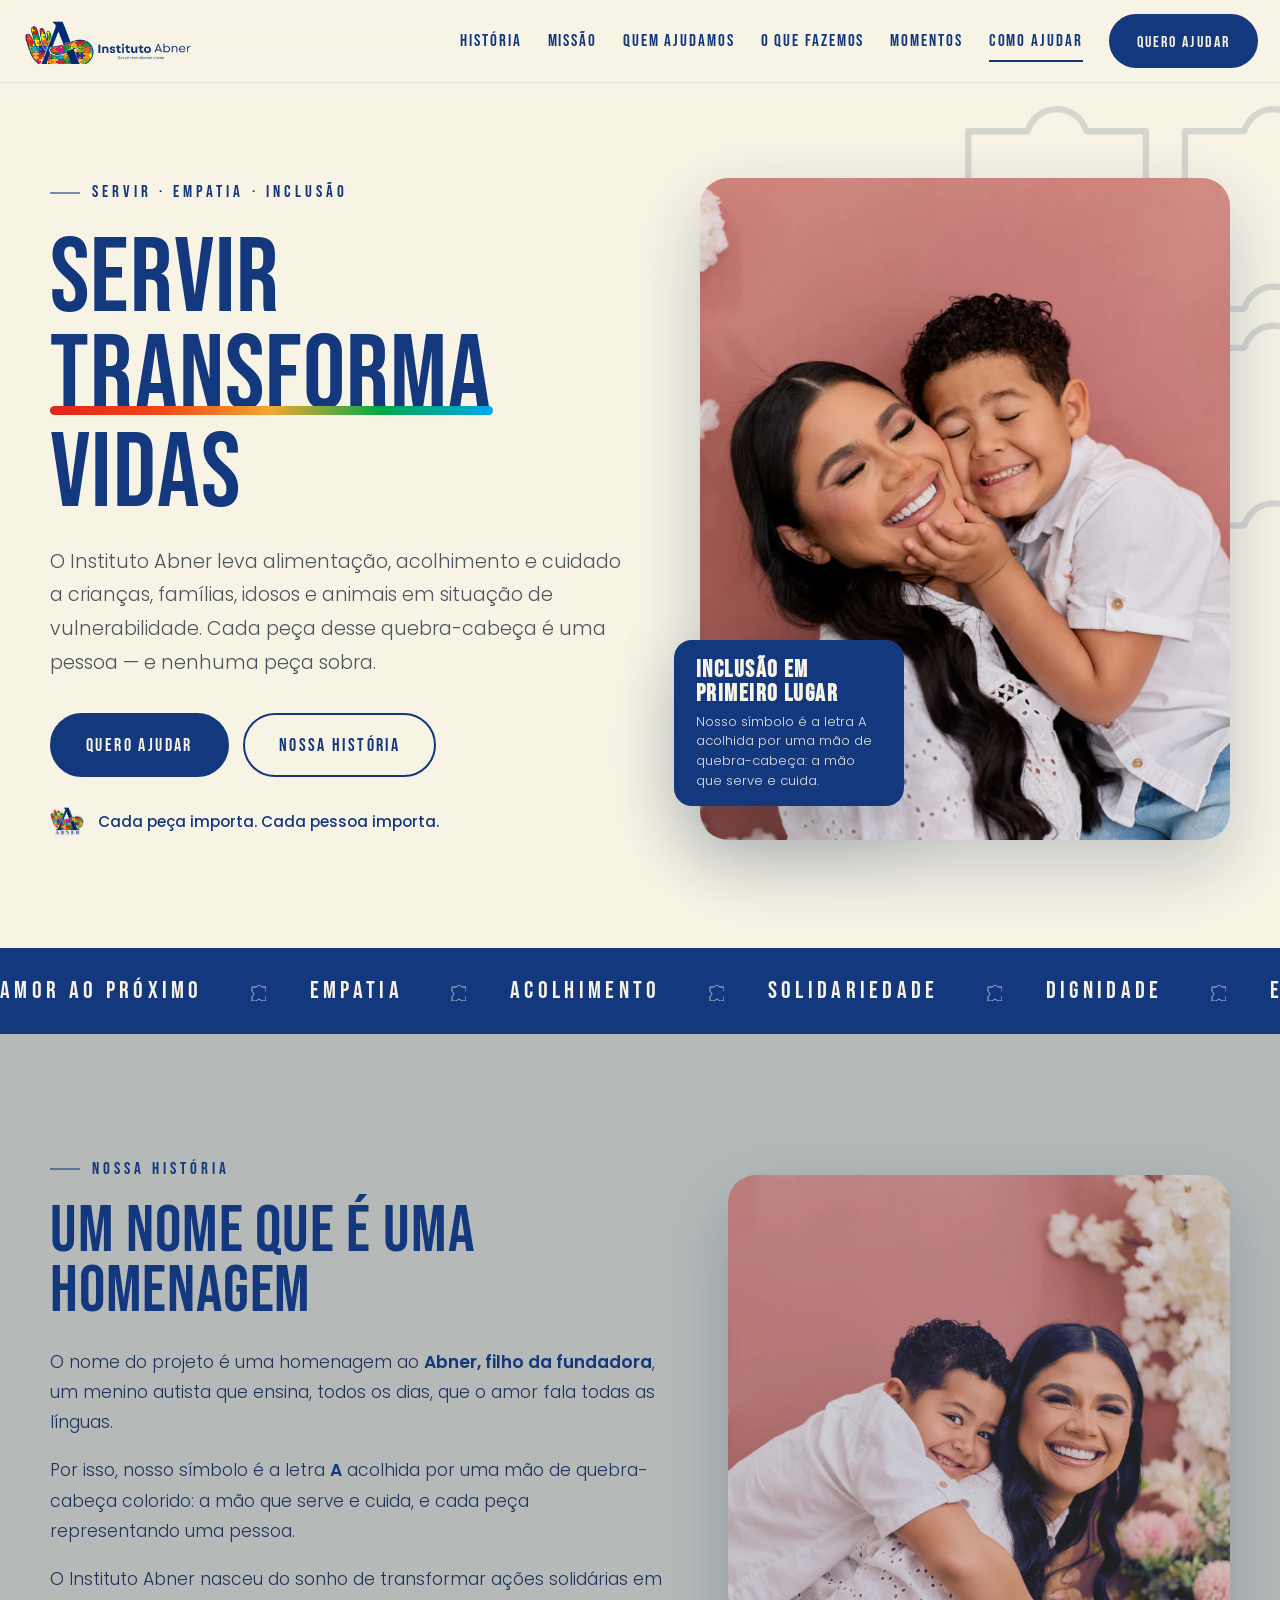
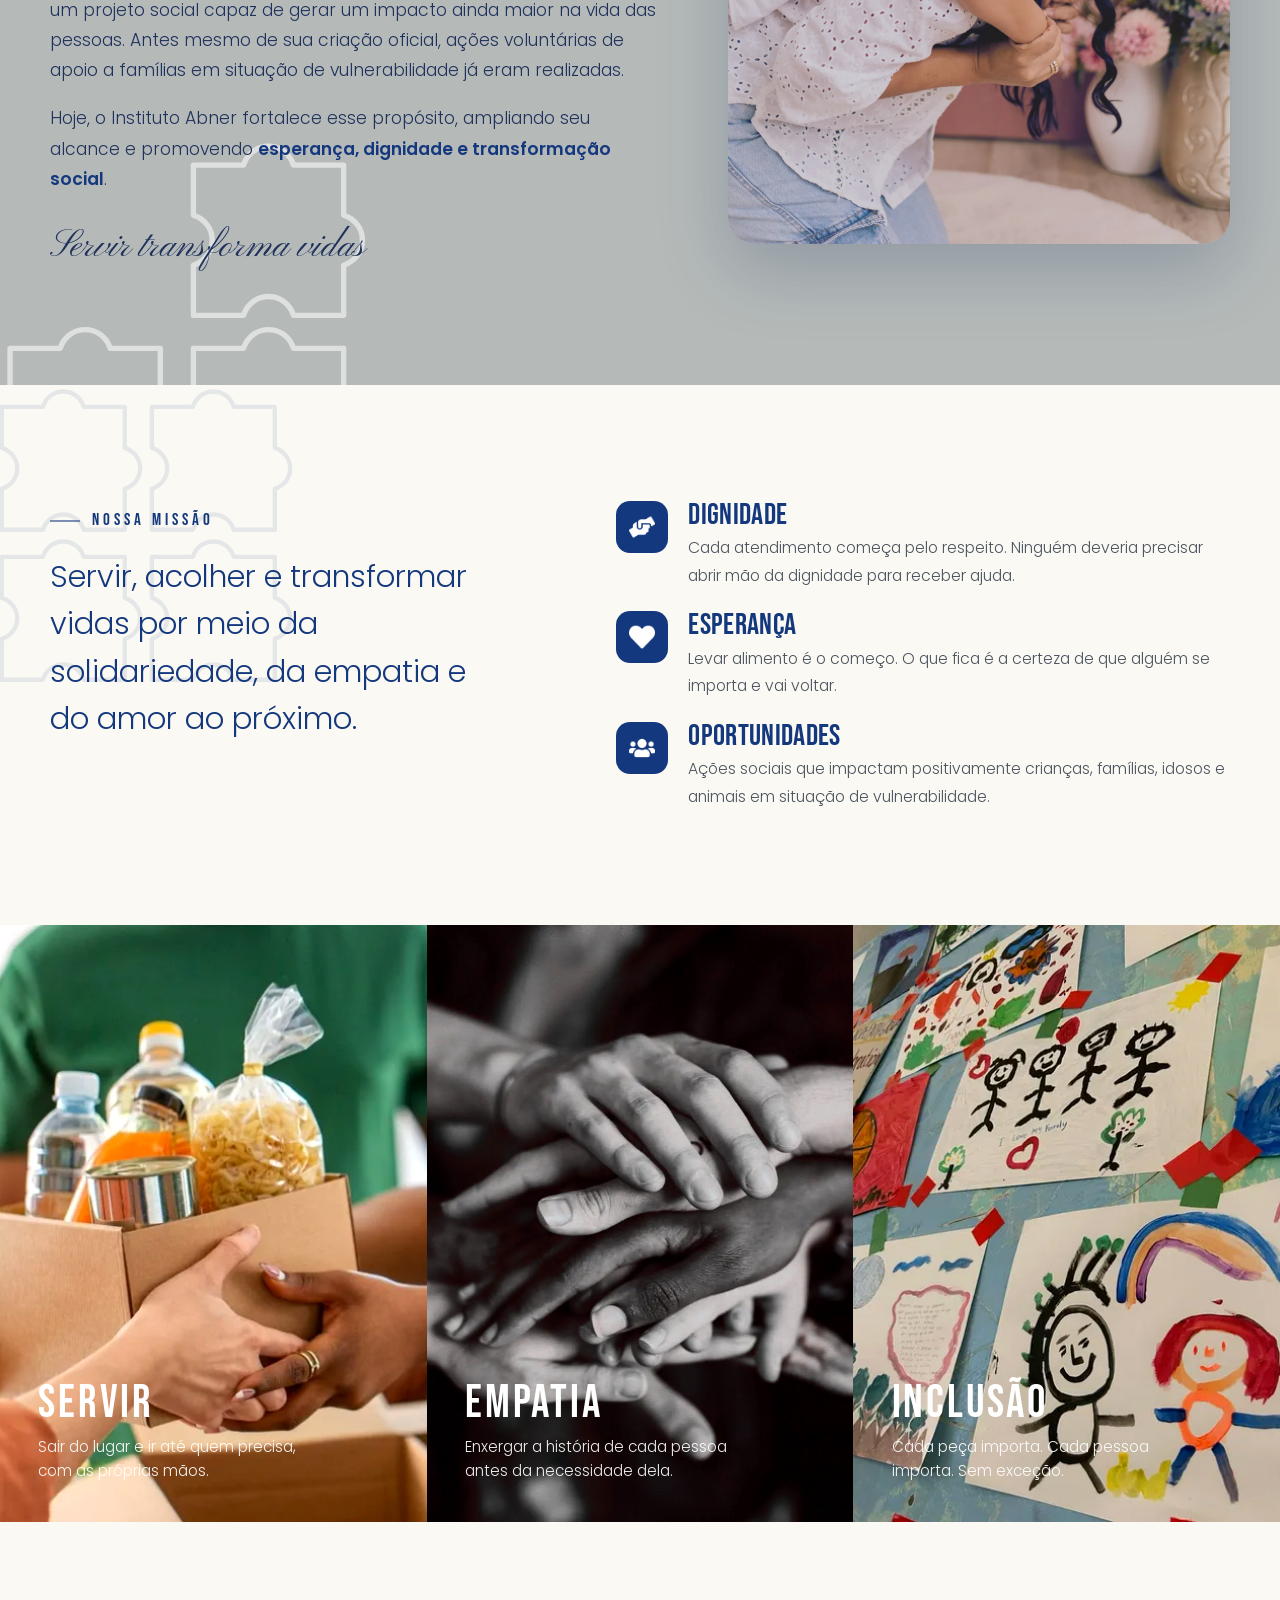
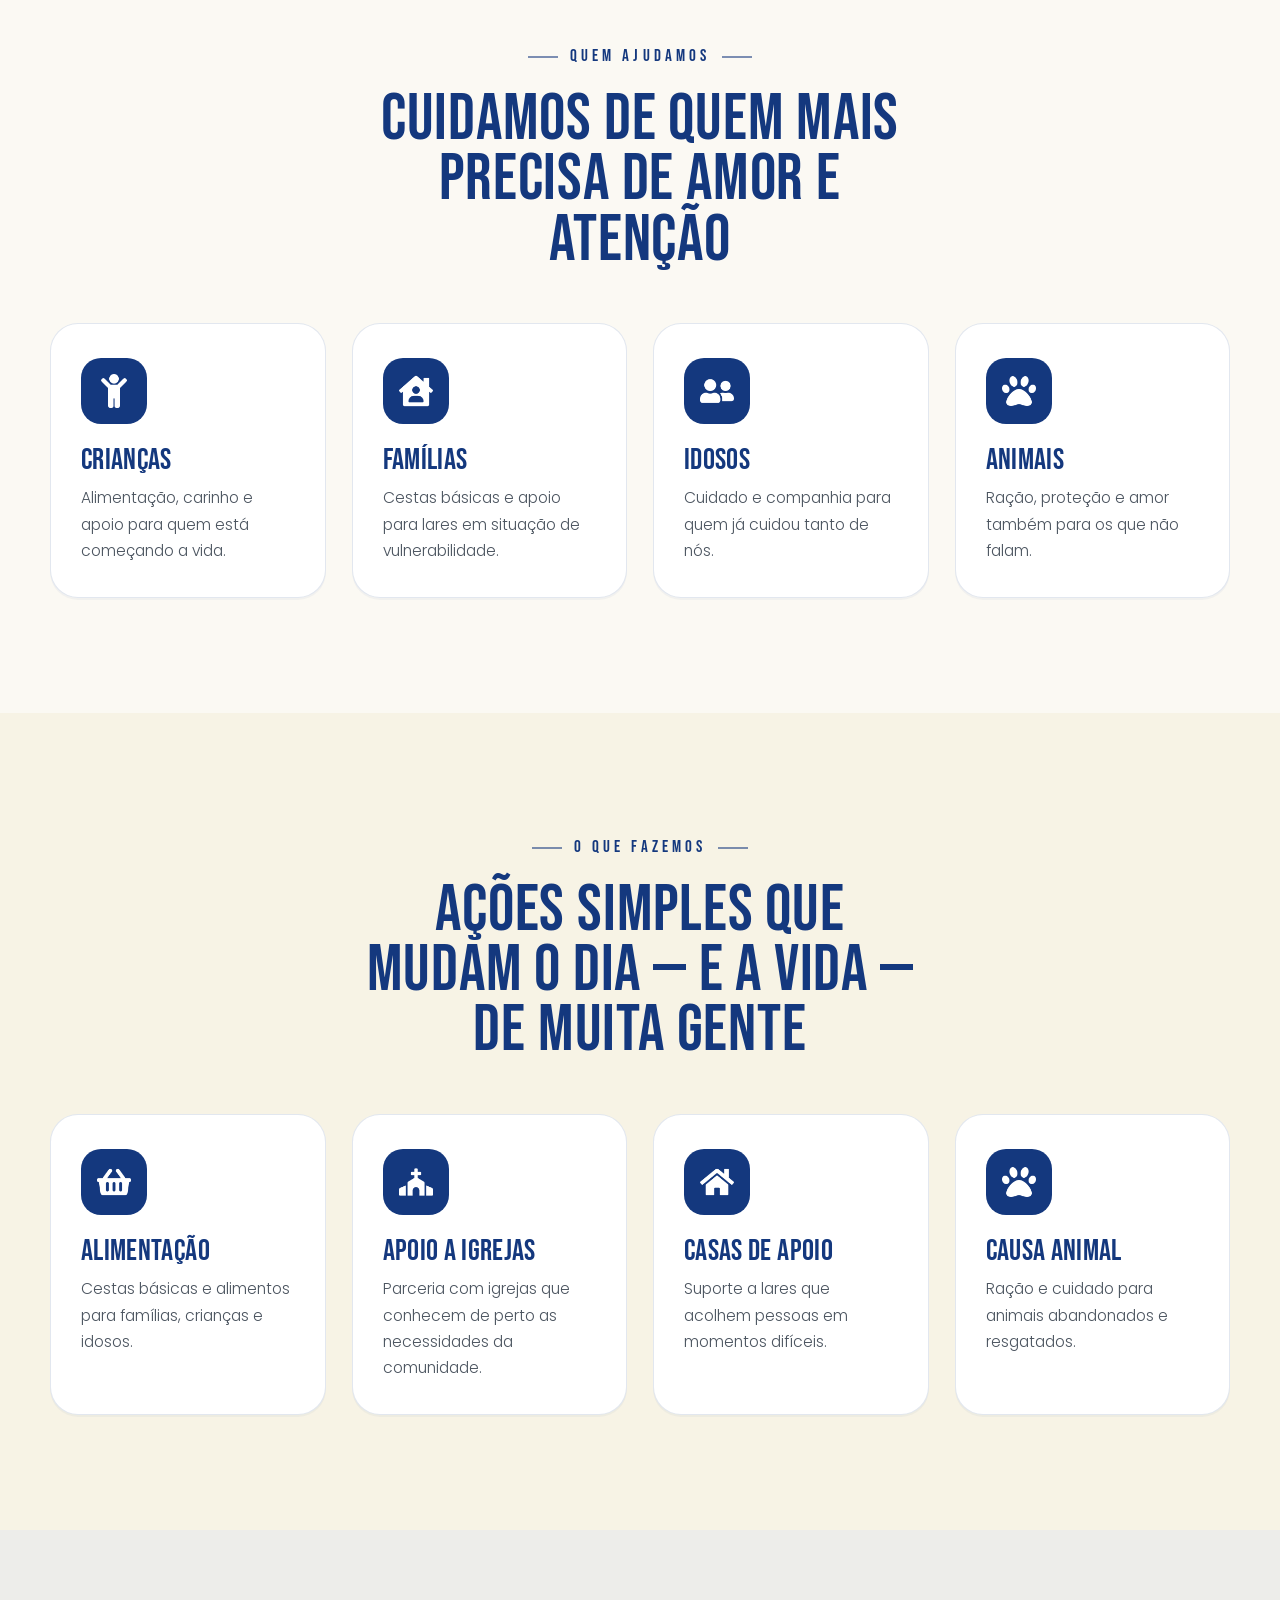
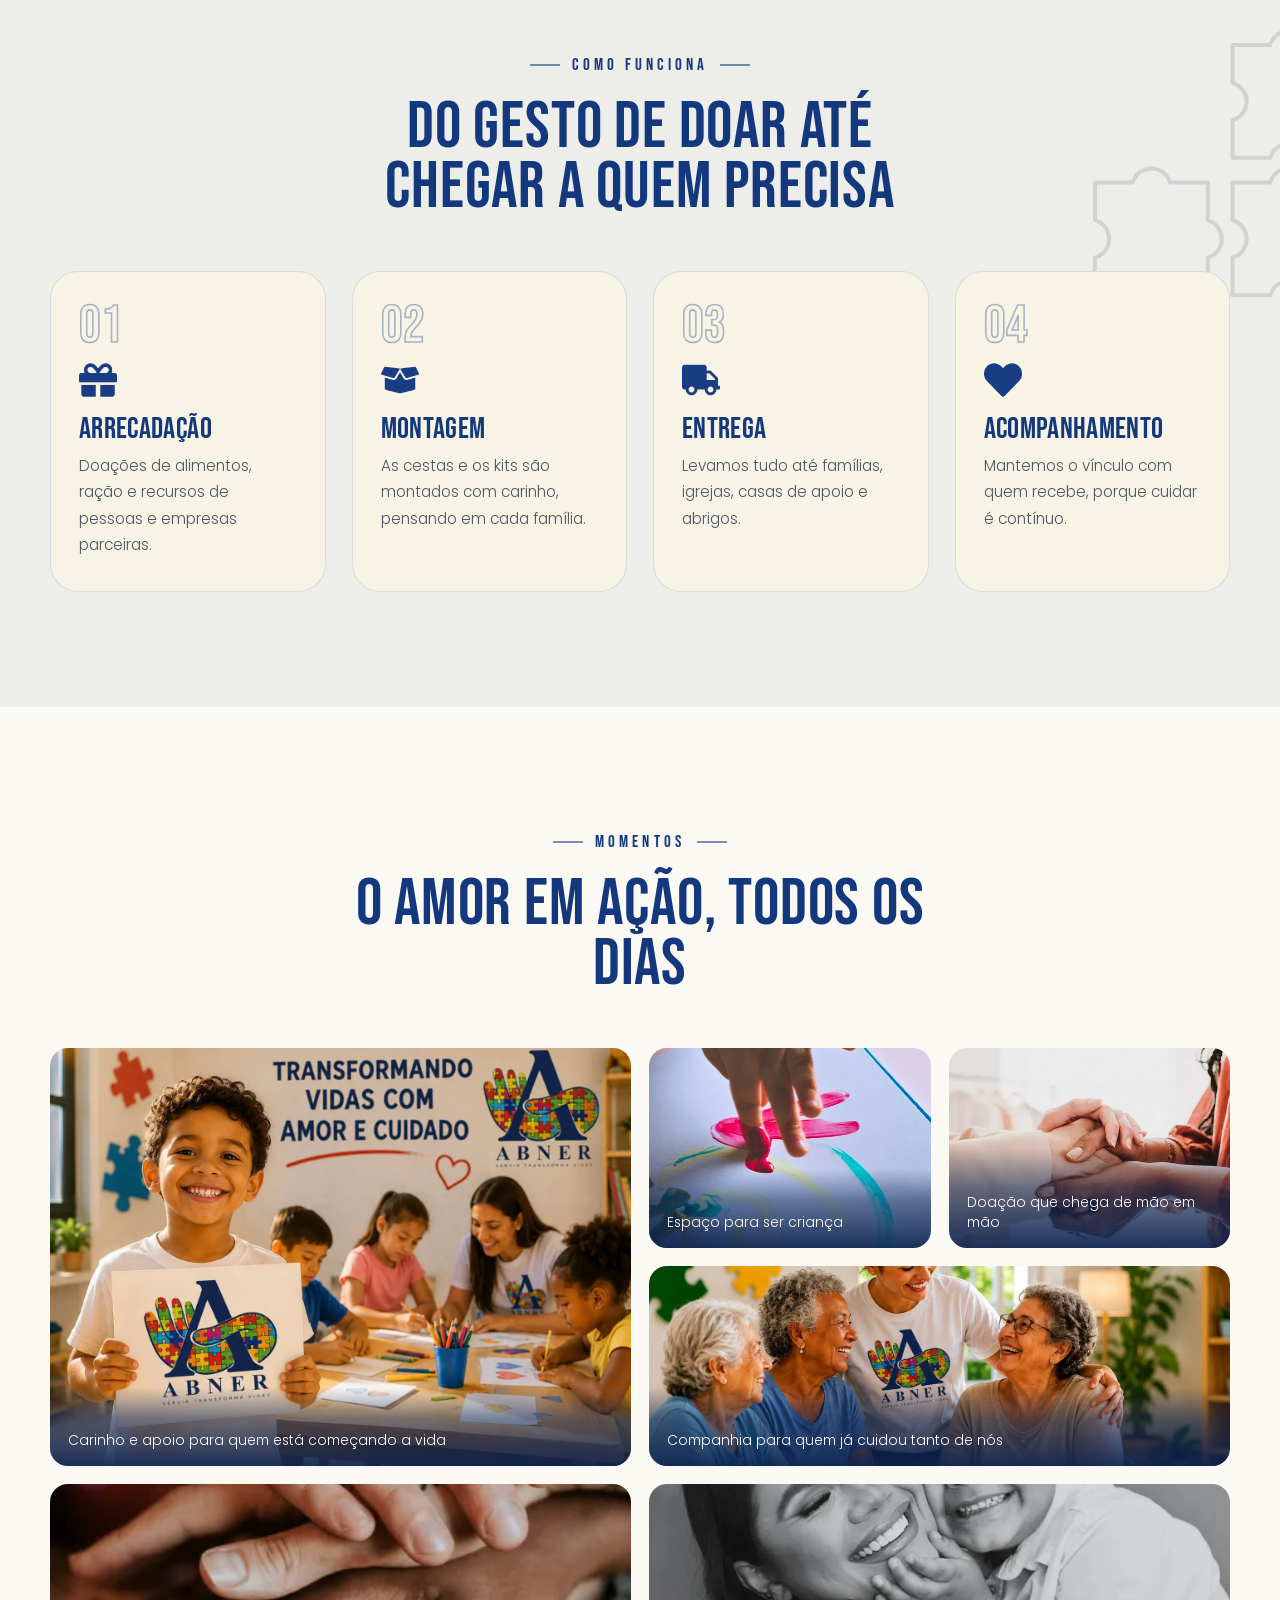
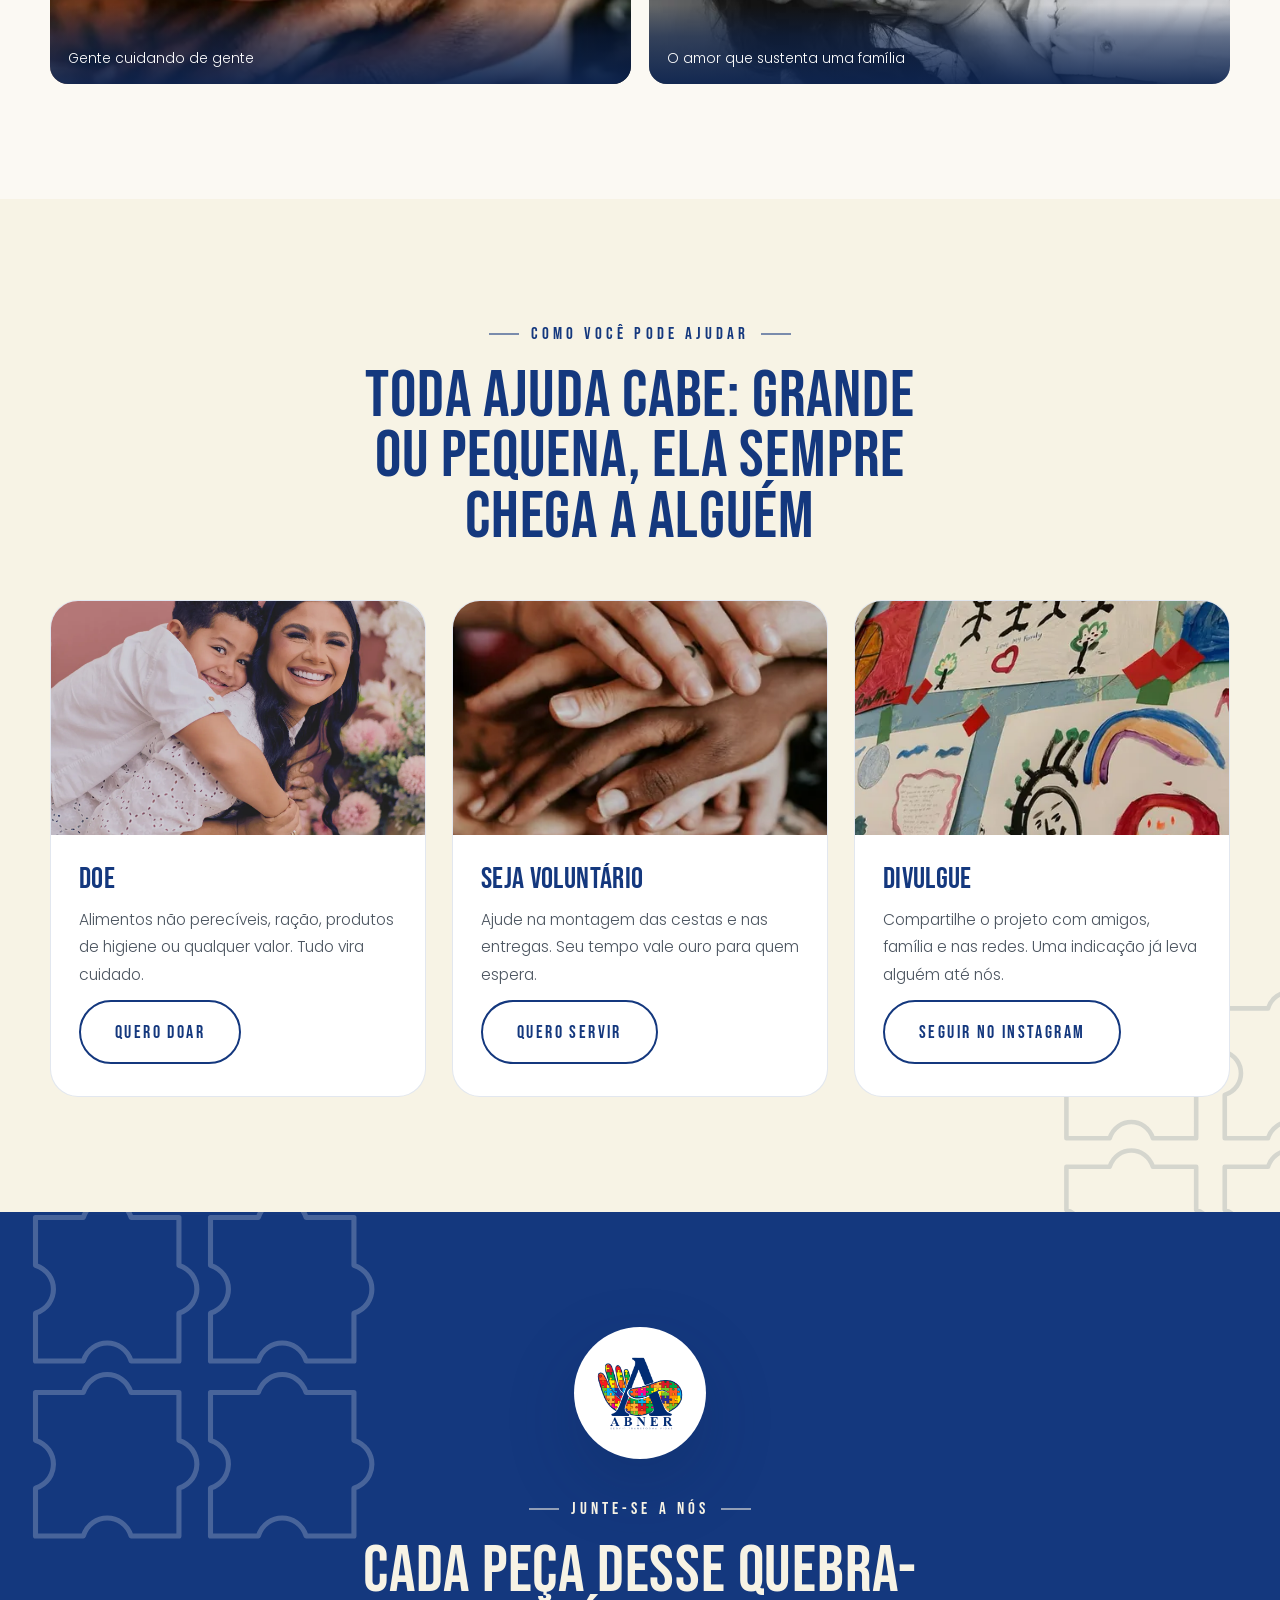
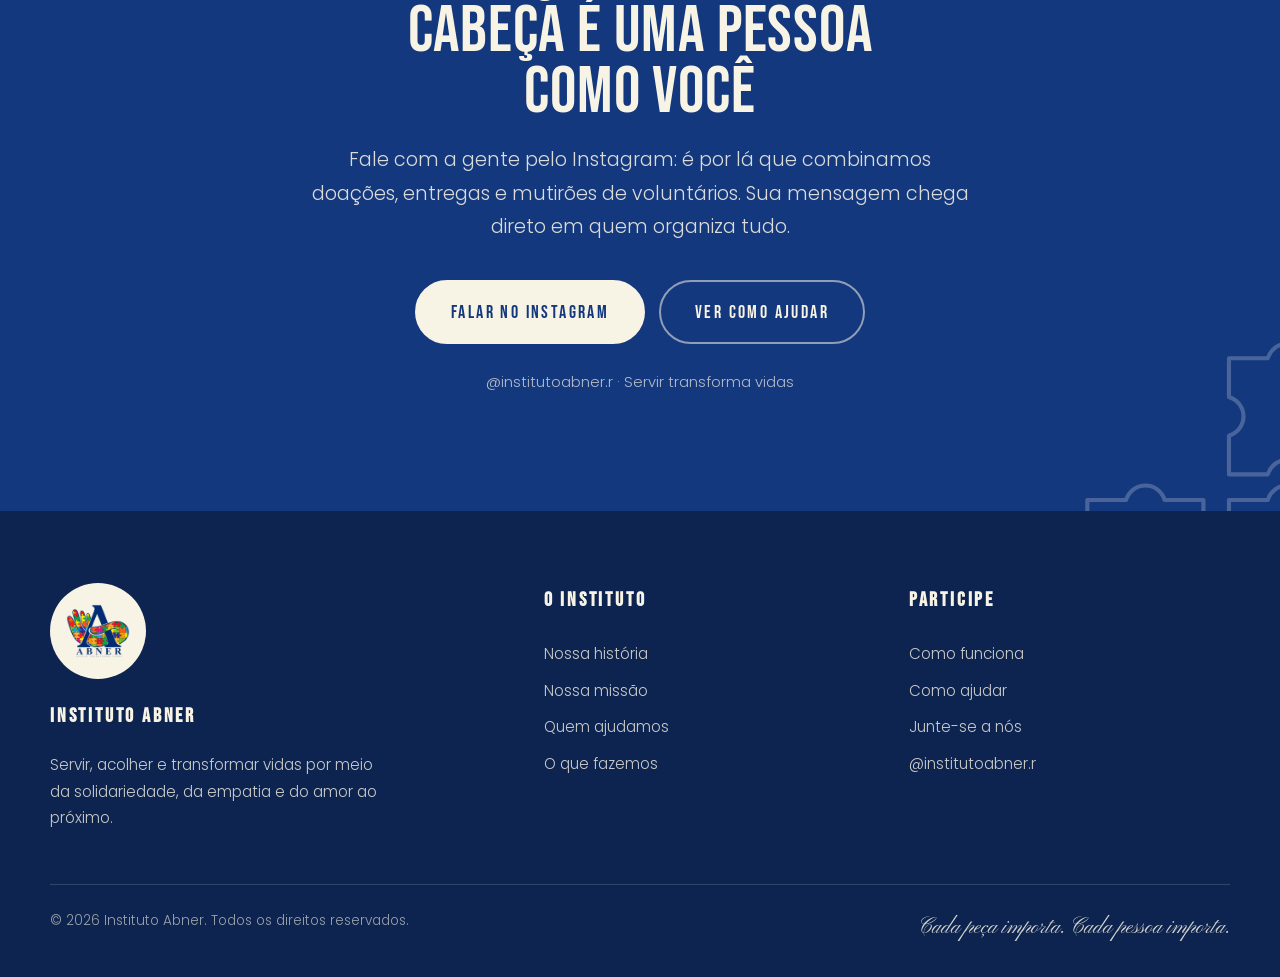
==== commit 5683674f: "Refaz o site seguindo o manual da marca Reconstrói o site inteiro a partir do BRAND_COR.pdf, no luga" ====
--- a/inicio.html
+++ b/inicio.html
@@ -2,358 +2,13 @@
 <html lang="pt-BR">
 <head>
 <meta charset="UTF-8">
-<meta name="viewport" content="width=device-width, initial-scale=1.0">
-<title>Instituto ABNER — Servir Transforma Vidas</title>
-<meta name="description" content="O Instituto ABNER leva alimentação, acolhimento e cuidado a crianças, idosos, famílias e animais. Cada peça importa. Cada pessoa importa.">
-<link rel="icon" type="image/webp" href="assets/logo-abner.webp">
-<link rel="preconnect" href="https://fonts.googleapis.com">
-<link rel="preconnect" href="https://fonts.gstatic.com" crossorigin>
-<link href="https://fonts.googleapis.com/css2?family=Fraunces:opsz,wght@9..144,500;9..144,600;9..144,700&family=Nunito+Sans:opsz,wght@6..12,400;6..12,600;6..12,700;6..12,800&display=swap" rel="stylesheet">
-<link rel="stylesheet" href="css/styles.css">
+<title>Instituto Abner</title>
+<meta name="robots" content="noindex">
+<link rel="canonical" href="https://institutoabner.com.br/">
+<meta http-equiv="refresh" content="0; url=./">
+<script>location.replace('./');</script>
 </head>
 <body>
-
-<header>
-  <div class="wrap nav">
-    <a class="brand" href="#inicio">
-      <img src="assets/logo-abner.webp" alt="Logo do Instituto ABNER">
-      <span>ABNER<small>Instituto</small></span>
-    </a>
-    <nav class="nav-links" id="navLinks" aria-label="Navegação principal">
-      <a href="#historia">Nossa história</a>
-      <a href="#porque">Por que Abner?</a>
-      <a href="#quem">Quem ajudamos</a>
-      <a href="#fazemos">O que fazemos</a>
-      <a href="#valores">Valores</a>
-      <a href="#ajudar">Como ajudar</a>
-    </nav>
-    <a class="btn btn-warm" href="#junte">Quero ajudar</a>
-    <button class="menu-toggle" id="menuToggle" aria-label="Abrir menu" aria-expanded="false">☰</button>
-  </div>
-</header>
-
-<main id="inicio">
-
-<!-- HERO — slide 1 -->
-<section class="hero">
-  <img class="peca" src="assets/pecas/vermelha.webp" alt="" style="top:12%;left:4%">
-  <img class="peca p2" src="assets/pecas/verde.webp" alt="" style="bottom:14%;left:9%;width:42px">
-  <img class="peca p3" src="assets/pecas/amarela.webp" alt="" style="top:18%;right:5%;width:46px">
-  <img class="peca p4" src="assets/pecas/roxa.webp" alt="" style="bottom:10%;right:10%;width:38px">
-  <div class="wrap hero-grid">
-    <div class="reveal">
-      <span class="eyebrow">Instituto ABNER</span>
-      <h1>Servir <span class="destaque">transforma</span> vidas.</h1>
-      <p class="lead">
-        Alimentação, acolhimento e cuidado para crianças, idosos, famílias e animais.
-        Cada peça desse quebra-cabeça é uma pessoa como você.
-      </p>
-      <div class="hero-cta">
-        <a class="btn btn-primary" href="#junte">Junte-se a nós</a>
-        <a class="btn btn-ghost" href="#historia">Conheça nossa história</a>
-      </div>
-      <p class="hero-note">Cada peça importa. Cada pessoa importa.</p>
-    </div>
-    <div class="hero-figure reveal">
-      <img class="hero-foto" src="assets/fotos/criancas.webp" alt="Menino sorrindo segura um cartaz com a logo do Instituto ABNER, enquanto outras crianças desenham com uma voluntária ao fundo">
-    </div>
-  </div>
-</section>
-
-<!-- NOSSA HISTÓRIA — slide 2 -->
-<section class="historia" id="historia">
-  <div class="wrap">
-    <div class="historia-inner reveal">
-      <span class="eyebrow">Nossa história</span>
-      <h2>Um coração generoso que ganhou nome</h2>
-      <p style="margin-top:22px">
-        Tudo começou com o coração generoso de uma <strong>empresária</strong> que, há anos,
-        dedica parte da sua vida a ajudar quem mais precisa.
-      </p>
-      <p>
-        Cestas básicas entregues a famílias, apoio constante a igrejas e casas de apoio:
-        a solidariedade sempre fez parte da rotina dela.
-      </p>
-      <p>
-        Agora, esse amor ganha nome, identidade e ainda mais força:
-        <strong>nasce o Instituto ABNER.</strong>
-      </p>
-      <p class="lema">Servir transforma vidas.</p>
-    </div>
-  </div>
-</section>
-
-<!-- POR QUE ABNER — slide 3 -->
-<section id="porque">
-  <img class="peca" src="assets/pecas/azul.webp" alt="" style="top:16%;left:6%;width:44px">
-  <img class="peca p3" src="assets/pecas/amarela.webp" alt="" style="bottom:16%;right:6%;width:40px">
-  <div class="wrap">
-    <div class="porque-inner reveal">
-      <span class="eyebrow">Por que “Abner”?</span>
-      <h2>Um nome que é uma homenagem</h2>
-      <p style="margin-top:22px">
-        O nome do projeto é uma homenagem ao <strong>Abner, filho da fundadora</strong>,
-        um menino autista que ensina, todos os dias, que o amor fala todas as línguas.
-      </p>
-      <p>
-        Por isso, nosso símbolo é a letra <strong>A</strong> acolhida por uma mão de
-        quebra-cabeça colorido: a mão que serve e cuida, e cada peça representando uma pessoa.
-      </p>
-      <div class="inclusao">
-        <b>Inclusão em primeiro lugar</b>
-        <span>Cada peça importa. Cada pessoa importa.</span>
-      </div>
-    </div>
-  </div>
-</section>
-
-<!-- QUEM AJUDAMOS — slide 4 -->
-<section class="quem" id="quem">
-  <div class="wrap">
-    <div class="reveal">
-      <span class="eyebrow">Quem ajudamos</span>
-      <h2>Cuidamos de quem mais precisa de amor e atenção</h2>
-    </div>
-    <div class="card-grid">
-      <article class="card reveal" style="--c:var(--vermelho)">
-        <div class="ico"><img src="assets/icones/crianca.webp" alt=""></div>
-        <h3>Crianças</h3>
-        <p>Alimentação, carinho e apoio para quem está começando a vida.</p>
-      </article>
-      <article class="card reveal" style="--c:var(--azul-claro)">
-        <div class="ico"><img src="assets/icones/idosos.webp" alt=""></div>
-        <h3>Idosos</h3>
-        <p>Cuidado e companhia para quem já cuidou tanto de nós.</p>
-      </article>
-      <article class="card reveal" style="--c:var(--verde)">
-        <div class="ico"><img src="assets/icones/pata.webp" alt=""></div>
-        <h3>Animais</h3>
-        <p>Ração, proteção e amor também para os que não falam.</p>
-      </article>
-      <article class="card reveal" style="--c:var(--amarelo)">
-        <div class="ico"><img src="assets/icones/familia.webp" alt=""></div>
-        <h3>Famílias</h3>
-        <p>Cestas básicas e apoio para lares em situação de vulnerabilidade.</p>
-      </article>
-    </div>
-  </div>
-</section>
-
-<!-- O QUE FAZEMOS — slide 5 -->
-<section id="fazemos">
-  <div class="wrap">
-    <div class="reveal">
-      <span class="eyebrow">O que fazemos</span>
-      <h2>Ações simples que mudam o dia — e a vida — de muita gente</h2>
-    </div>
-    <div class="card-grid">
-      <article class="card reveal" style="--c:var(--amarelo)">
-        <div class="ico"><img src="assets/icones/cesta.webp" alt=""></div>
-        <h3>Alimentação</h3>
-        <p>Cestas básicas e alimentos para famílias, crianças e idosos.</p>
-      </article>
-      <article class="card reveal" style="--c:var(--azul-claro)">
-        <div class="ico"><img src="assets/icones/igreja.webp" alt=""></div>
-        <h3>Apoio a igrejas</h3>
-        <p>Parceria com igrejas que conhecem as necessidades da comunidade.</p>
-      </article>
-      <article class="card reveal" style="--c:var(--roxo)">
-        <div class="ico"><img src="assets/icones/casa.webp" alt=""></div>
-        <h3>Casas de apoio</h3>
-        <p>Suporte a lares que acolhem pessoas em momentos difíceis.</p>
-      </article>
-      <article class="card reveal" style="--c:var(--verde)">
-        <div class="ico"><img src="assets/icones/pata.webp" alt=""></div>
-        <h3>Causa animal</h3>
-        <p>Ração e cuidado para animais abandonados e resgatados.</p>
-      </article>
-    </div>
-  </div>
-</section>
-
-<!-- MOMENTOS — fotos do instituto -->
-<section class="momentos" id="momentos">
-  <div class="wrap">
-    <div class="reveal">
-      <span class="eyebrow">Momentos</span>
-      <h2>O amor em ação, todos os dias</h2>
-    </div>
-    <div class="momentos-grid">
-      <figure class="momento reveal">
-        <img src="assets/fotos/criancas.webp" alt="Crianças desenhando em uma sala colorida; um menino sorridente segura um cartaz com a logo do Instituto ABNER">
-        <figcaption>Carinho e apoio para quem está começando a vida</figcaption>
-      </figure>
-      <figure class="momento reveal">
-        <img src="assets/fotos/idosos.webp" alt="Voluntária do Instituto ABNER abraça e conversa com três senhoras sorridentes ao redor de uma mesa com flores">
-        <figcaption>Cuidado e companhia para quem já cuidou tanto de nós</figcaption>
-      </figure>
-    </div>
-  </div>
-</section>
-
-<!-- COMO FUNCIONA — slide 6 -->
-<section class="passos" id="funciona">
-  <div class="wrap">
-    <div class="reveal">
-      <span class="eyebrow">Como funciona</span>
-      <h2>Do gesto de doar até chegar a quem precisa</h2>
-    </div>
-    <div class="passo-grid">
-      <article class="passo reveal">
-        <span class="num">Passo 1</span>
-        <img src="assets/icones/presente.webp" alt="">
-        <h3>Arrecadação</h3>
-        <p>Doações de alimentos, ração e recursos de pessoas e empresas parceiras.</p>
-      </article>
-      <article class="passo reveal">
-        <span class="num">Passo 2</span>
-        <img src="assets/icones/caixa.webp" alt="">
-        <h3>Montagem</h3>
-        <p>As cestas e kits são montados com carinho, pensando em cada família.</p>
-      </article>
-      <article class="passo reveal">
-        <span class="num">Passo 3</span>
-        <img src="assets/icones/caminhao.webp" alt="">
-        <h3>Entrega</h3>
-        <p>Levamos tudo até famílias, igrejas, casas de apoio e abrigos.</p>
-      </article>
-      <article class="passo reveal">
-        <span class="num">Passo 4</span>
-        <img src="assets/icones/coracao.webp" alt="">
-        <h3>Acompanhamento</h3>
-        <p>Mantemos o vínculo com quem recebe, porque cuidar é contínuo.</p>
-      </article>
-    </div>
-  </div>
-</section>
-
-<!-- NOSSOS VALORES — slide 7 -->
-<section class="valores" id="valores">
-  <div class="wrap">
-    <div class="reveal">
-      <span class="eyebrow">Nossos valores</span>
-      <h2>Cinco palavras que resumem o coração do ABNER</h2>
-    </div>
-    <div class="valor-grid">
-      <article class="valor reveal" style="--c:var(--vermelho)">
-        <div class="ico"><img src="assets/icones/coracao.webp" alt=""></div>
-        <h3>Amor</h3>
-        <p>O motor de tudo o que fazemos.</p>
-      </article>
-      <article class="valor reveal" style="--c:var(--azul-claro)">
-        <div class="ico"><img src="assets/icones/maos.webp" alt=""></div>
-        <h3>Acolhimento</h3>
-        <p>Receber cada pessoa de braços abertos.</p>
-      </article>
-      <article class="valor reveal" style="--c:var(--amarelo)">
-        <div class="ico"><img src="assets/icones/pessoas.webp" alt=""></div>
-        <h3>Pessoas</h3>
-        <p>Gente cuidando de gente, sempre.</p>
-      </article>
-      <article class="valor reveal" style="--c:var(--verde)">
-        <div class="ico"><img src="assets/icones/pata.webp" alt=""></div>
-        <h3>Animais</h3>
-        <p>Compaixão por todas as vidas.</p>
-      </article>
-      <article class="valor reveal" style="--c:var(--roxo)">
-        <div class="ico"><img src="assets/icones/presente.webp" alt=""></div>
-        <h3>Solidariedade</h3>
-        <p>Dividir é a nossa forma de somar.</p>
-      </article>
-    </div>
-  </div>
-</section>
-
-<!-- COMO AJUDAR — slide 8 -->
-<section id="ajudar">
-  <div class="wrap">
-    <div class="reveal">
-      <span class="eyebrow">Como você pode ajudar</span>
-      <h2>Toda ajuda cabe: grande ou pequena, ela sempre chega a alguém</h2>
-    </div>
-    <div class="help-grid">
-      <article class="help reveal" style="--c:var(--azul)">
-        <img src="assets/icones/presente.webp" alt="">
-        <h3>Doe</h3>
-        <p>Alimentos não perecíveis, ração, produtos de higiene ou qualquer valor. Tudo vira cuidado.</p>
-        <a href="#junte">Quero doar</a>
-      </article>
-      <article class="help reveal" style="--c:var(--verde)">
-        <img src="assets/icones/pessoas.webp" alt="">
-        <h3>Seja voluntário</h3>
-        <p>Ajude na montagem das cestas e nas entregas. Seu tempo vale ouro.</p>
-        <a href="#junte">Quero servir</a>
-      </article>
-      <article class="help reveal" style="--c:var(--roxo)">
-        <img src="assets/icones/megafone.webp" alt="">
-        <h3>Divulgue</h3>
-        <p>Compartilhe o projeto com amigos, família e nas redes sociais.</p>
-        <a href="https://instagram.com/institutoabner.r" target="_blank" rel="noopener">Seguir no Instagram</a>
-      </article>
-    </div>
-  </div>
-</section>
-
-<!-- JUNTE-SE A NÓS — slide 9 -->
-<section class="junte" id="junte">
-  <div class="wrap junte-grid">
-    <div class="reveal">
-      <span class="eyebrow">Junte-se a nós!</span>
-      <h2>Cada peça desse quebra-cabeça é uma pessoa como você.</h2>
-      <p class="lead" style="margin-top:16px">Venha fazer parte do Instituto ABNER.</p>
-      <div class="junte-contatos">
-        <a href="https://instagram.com/institutoabner.r" target="_blank" rel="noopener">
-          <span class="badge">◎</span> @institutoabner.r
-        </a>
-        <span><span class="badge">✆</span> (xx) xxxxx-xxxx</span>
-      </div>
-    </div>
-    <form class="reveal" id="contactForm">
-      <label for="nome">Nome</label>
-      <input id="nome" name="nome" type="text" placeholder="Seu nome completo" required>
-      <label for="email">E-mail</label>
-      <input id="email" name="email" type="email" placeholder="voce@email.com" required>
-      <label for="msg">Mensagem</label>
-      <textarea id="msg" name="msg" rows="4" placeholder="Como você quer participar?" required></textarea>
-      <button class="btn btn-warm" type="submit">Enviar mensagem</button>
-      <p class="form-ok" id="formOk">Mensagem enviada! Em breve entraremos em contato.</p>
-    </form>
-  </div>
-</section>
-
-</main>
-
-<footer class="site">
-  <div class="wrap">
-    <div class="foot-grid">
-      <div>
-        <h4>Instituto ABNER</h4>
-        <p style="max-width:340px;font-size:.95rem">
-          Servir transforma vidas. Alimentação, acolhimento e cuidado para crianças,
-          idosos, famílias e animais.
-        </p>
-      </div>
-      <div>
-        <h4>Navegue</h4>
-        <a href="#historia">Nossa história</a>
-        <a href="#quem">Quem ajudamos</a>
-        <a href="#fazemos">O que fazemos</a>
-        <a href="#valores">Valores</a>
-      </div>
-      <div>
-        <h4>Participe</h4>
-        <a href="#ajudar">Como ajudar</a>
-        <a href="#junte">Junte-se a nós</a>
-        <a href="https://instagram.com/institutoabner.r" target="_blank" rel="noopener">@institutoabner.r</a>
-      </div>
-    </div>
-    <div class="foot-bottom">
-      <span>© 2026 Instituto ABNER. Todos os direitos reservados.</span>
-      <span>Cada peça importa. Cada pessoa importa.</span>
-    </div>
-  </div>
-</footer>
-
-<script src="js/main.js"></script>
+<p>Esta página agora fica em <a href="./">institutoabner.com.br</a>.</p>
 </body>
 </html>
